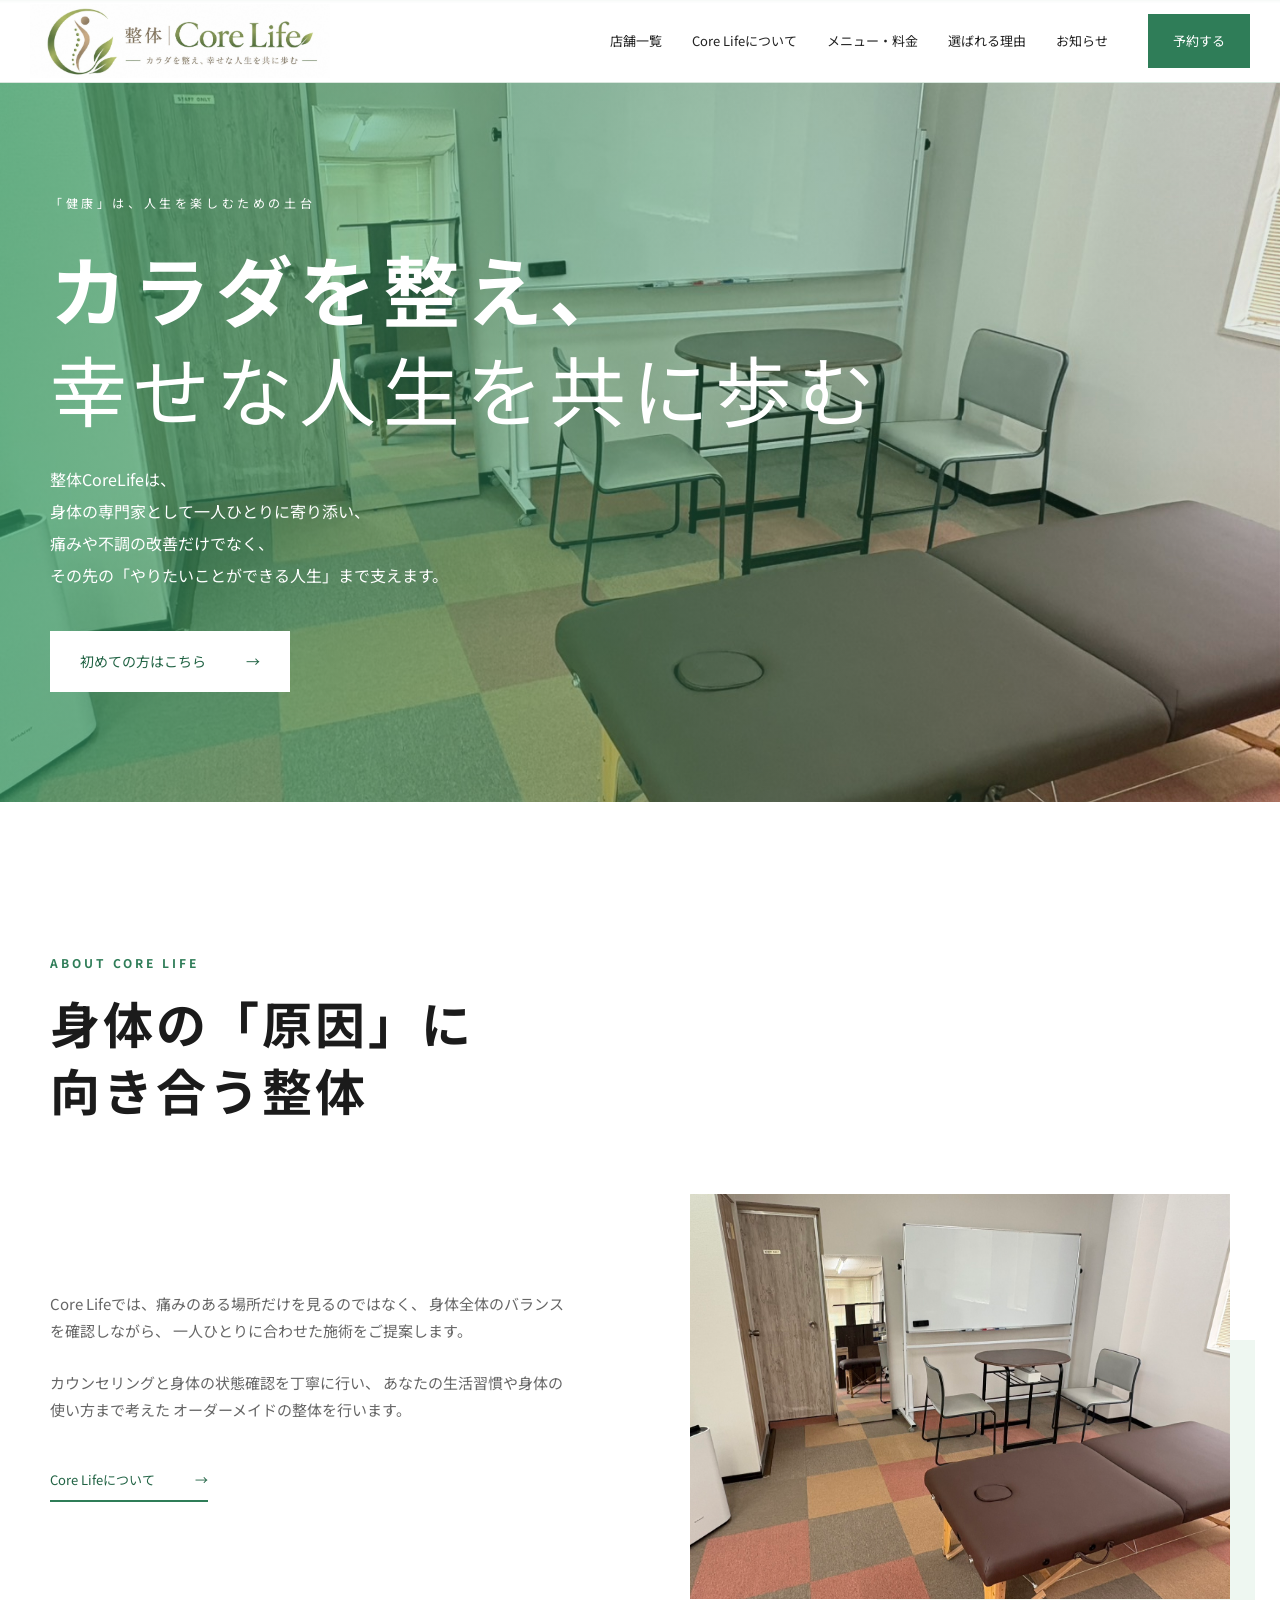
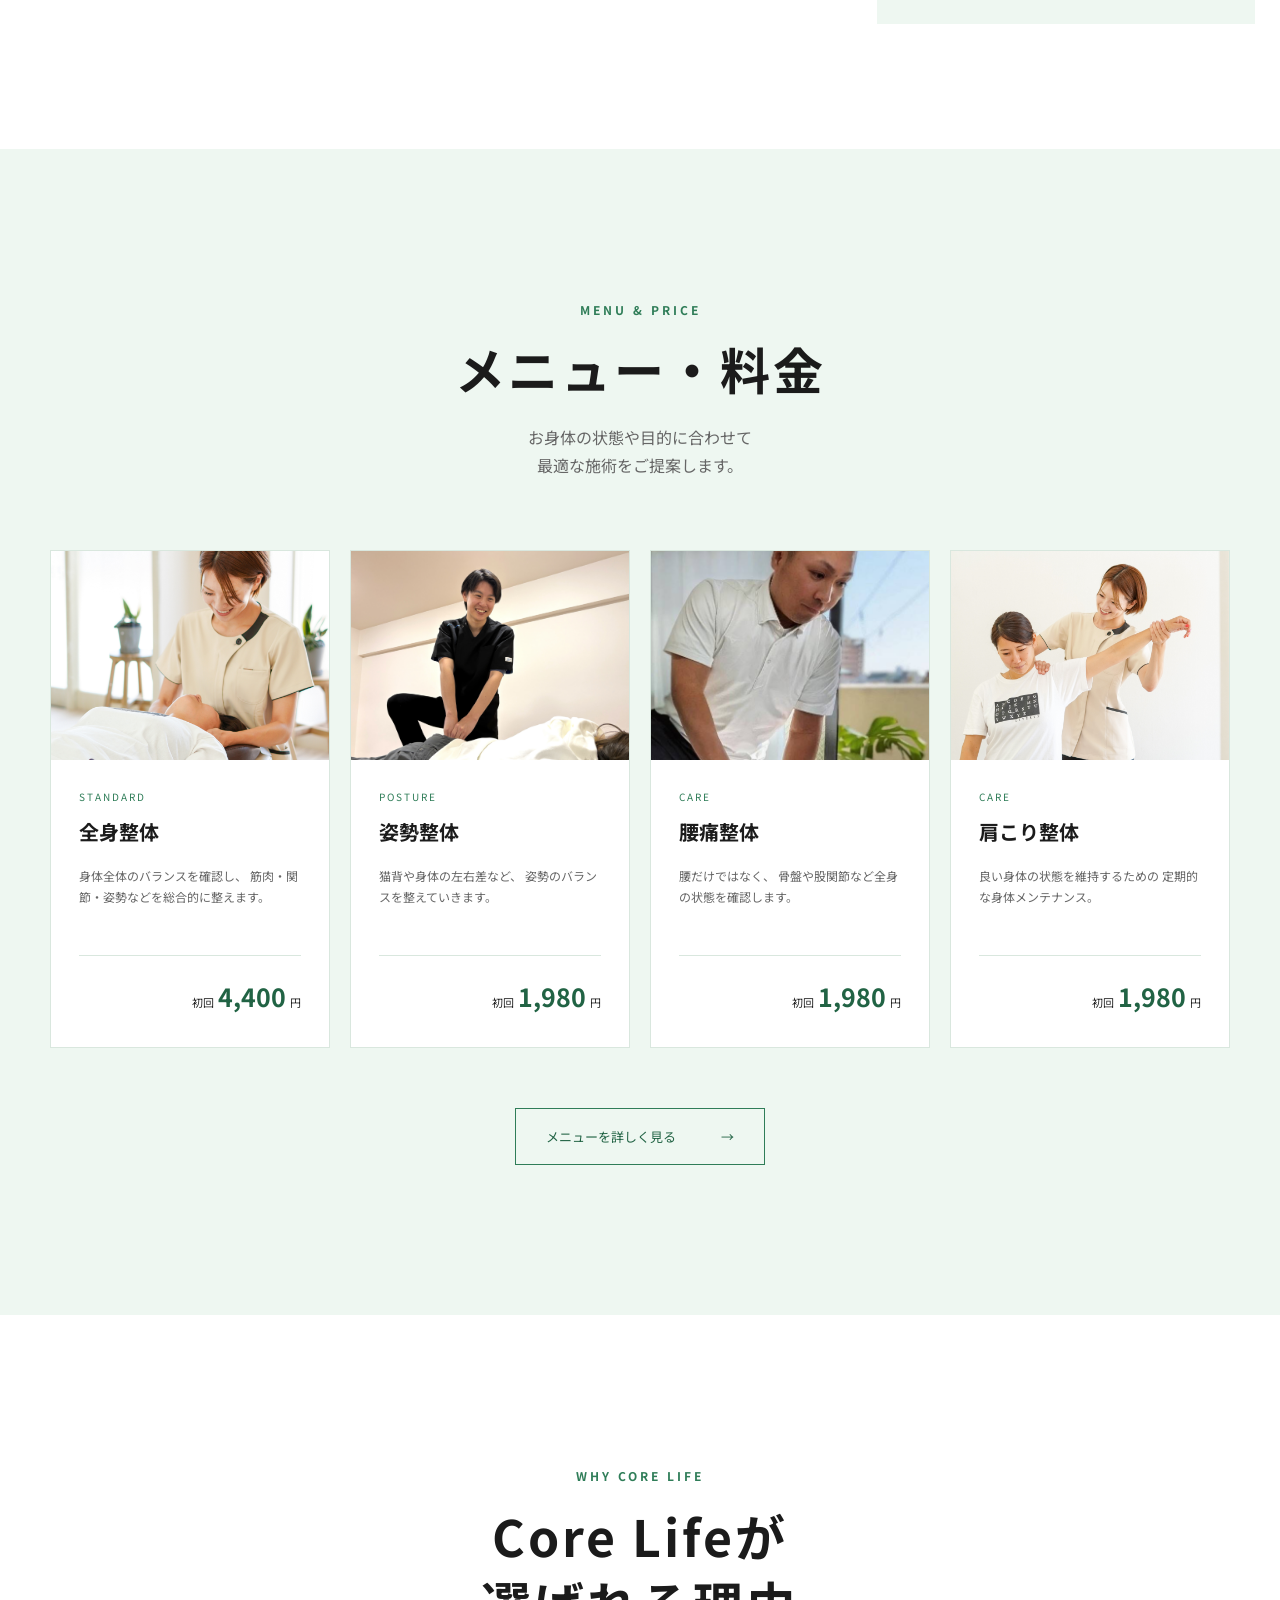
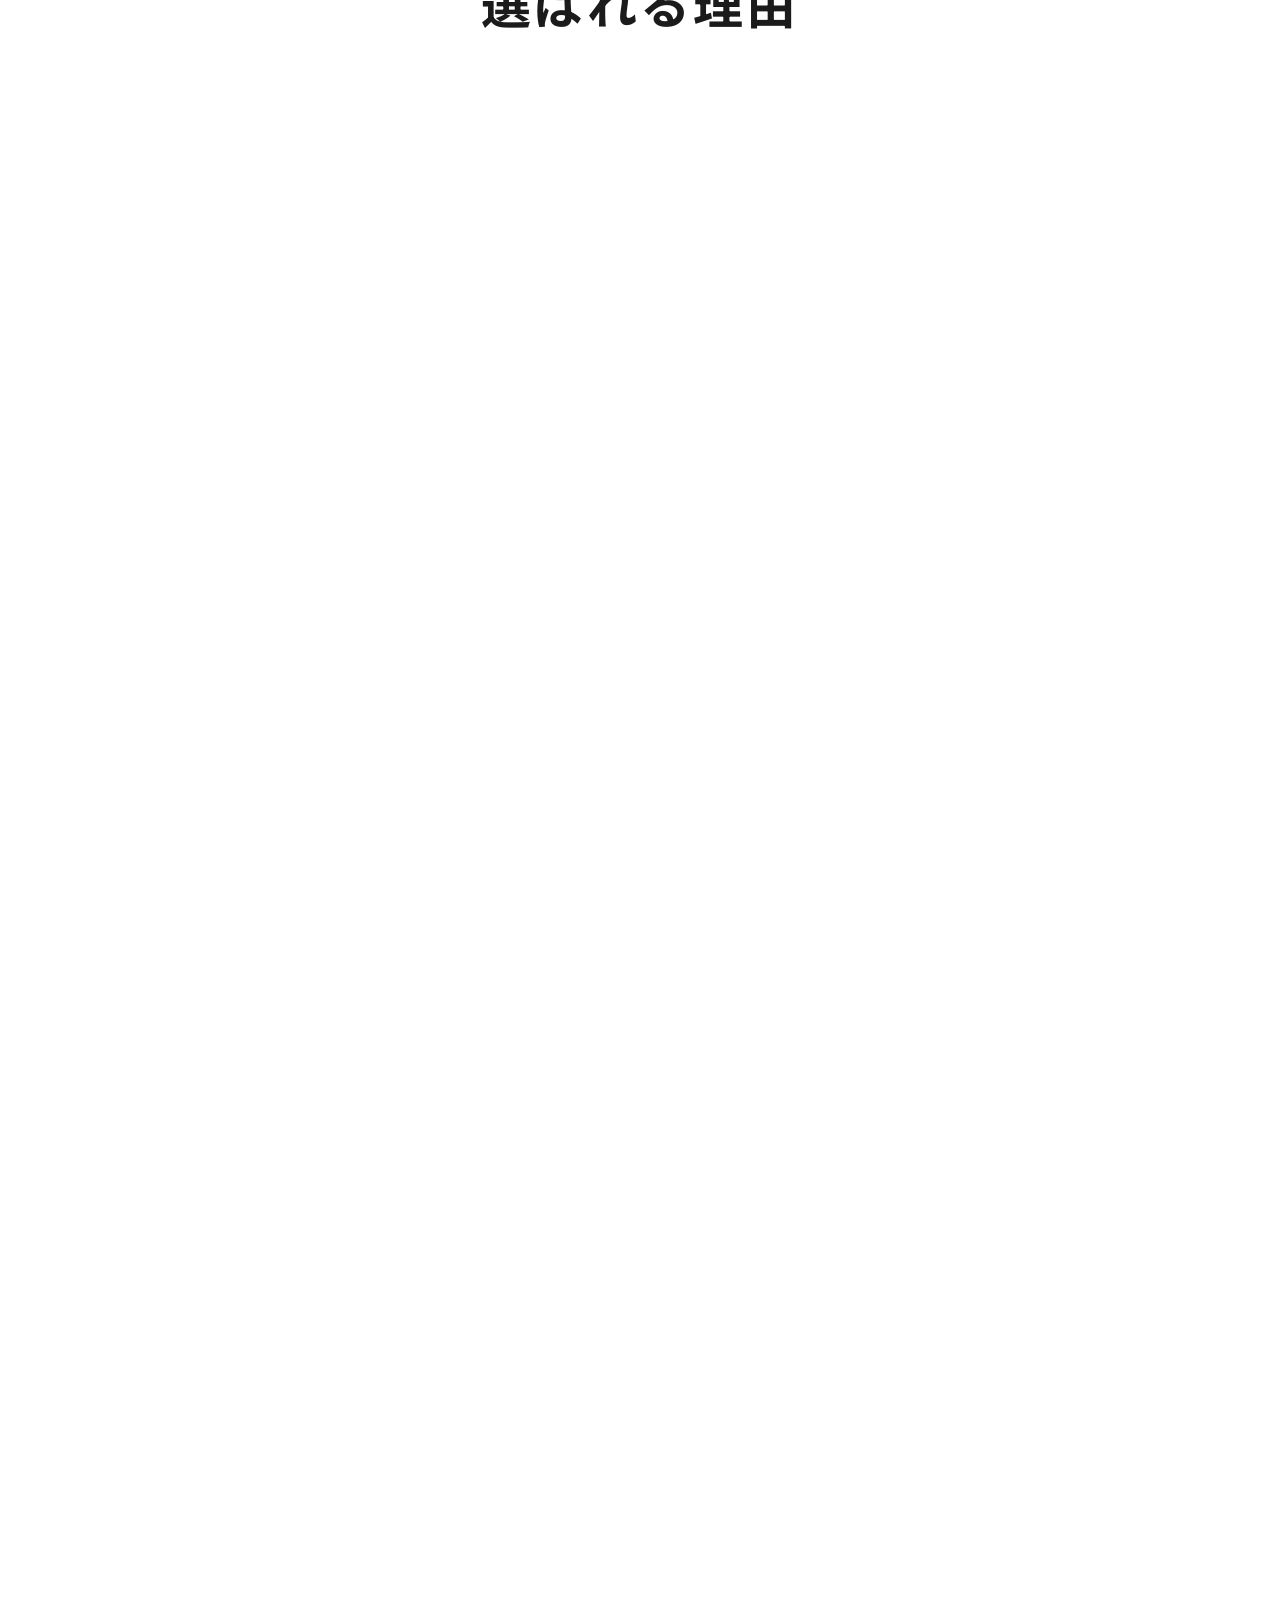
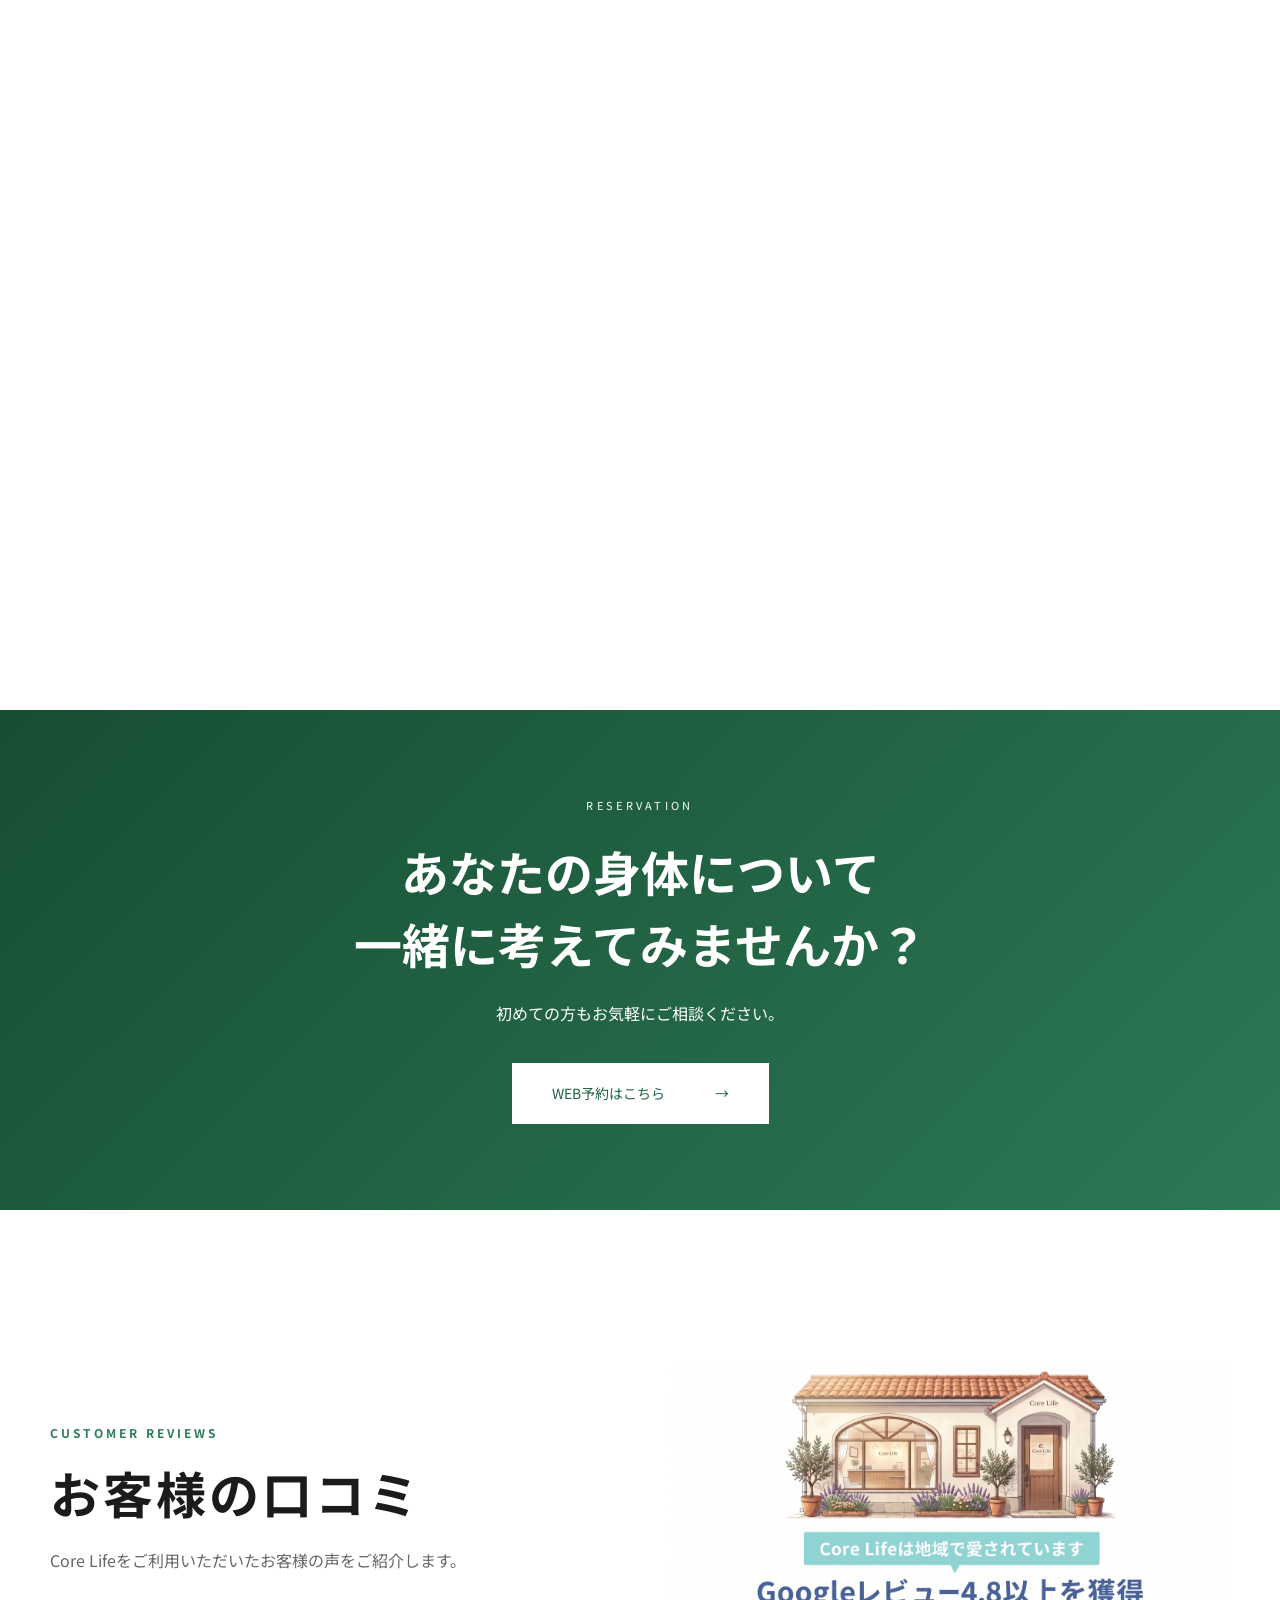
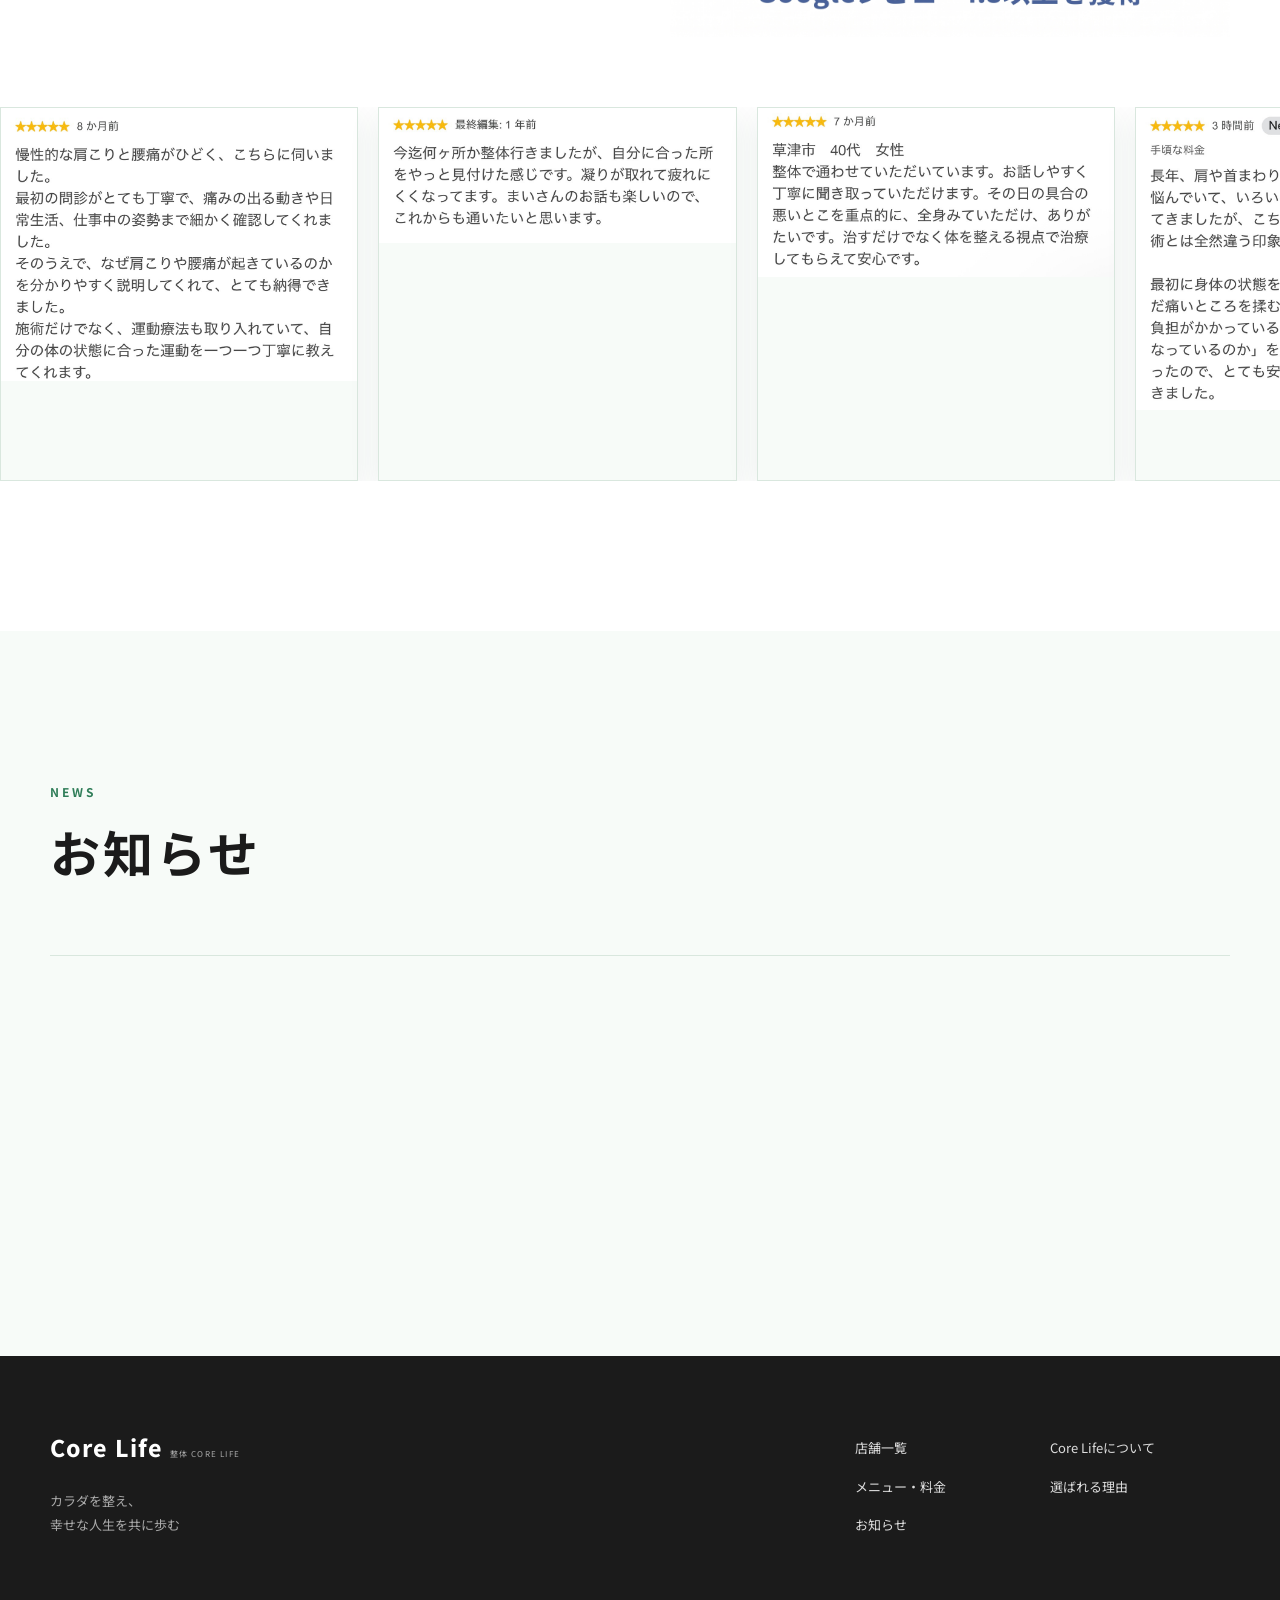
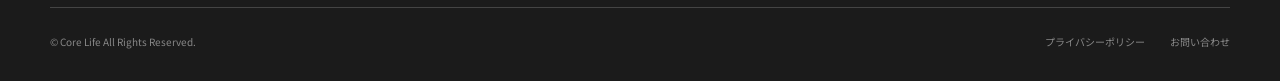
==== index.html @ ba5eea2a "create ver 1.0.0" ====
<!DOCTYPE html>
<html lang="ja">
<head>
    <meta charset="UTF-8">
    <meta name="viewport" content="width=device-width, initial-scale=1.0">

    <title>整体 Core Life｜あなたの身体を、本来の状態へ</title>

    <meta
        name="description"
        content="整体 Core Lifeは、一人ひとりの身体の状態に合わせたオーダーメイド整体をご提供します。肩こり、腰痛、姿勢などのお悩みをお気軽にご相談ください。"
    >

    <link rel="preconnect" href="https://fonts.googleapis.com">
    <link rel="preconnect" href="https://fonts.gstatic.com" crossorigin>
    <link
        href="https://fonts.googleapis.com/css2?family=Noto+Sans+JP:wght@400;500;600;700;800&display=swap"
        rel="stylesheet"
    >

    <link rel="stylesheet" href="css/style.css">
</head>

<body>

<!-- =========================
     HEADER
========================= -->
<header class="header">

    <div class="header-inner">

        <a href="#" class="logo">
            <img src="images/logo.jpg" alt="整体 Core Life">
        </a>

        <nav class="pc-nav">

            <a href="shops.html">店舗一覧</a>

            <a href="#about">Core Lifeについて</a>

            <a href="#menu">メニュー・料金</a>

            <a href="#point">選ばれる理由</a>

            <a href="#news">お知らせ</a>

        </nav>

        <a href="#reserve" class="header-reserve">
            予約する
        </a>

        <button class="menu-button" id="menuButton">
            <span></span>
            <span></span>
            <span></span>
        </button>

    </div>

</header>


<!-- =========================
     MOBILE MENU
========================= -->
<div class="mobile-menu" id="mobileMenu">

    <nav>

        <a href="shops.html">店舗一覧</a>

        <a href="#about">Core Lifeについて</a>

        <a href="#menu">メニュー・料金</a>

        <a href="#point">選ばれる理由</a>

        <a href="#news">お知らせ</a>

        <a href="#reserve" class="mobile-reserve">
            ご予約はこちら
        </a>

    </nav>

</div>


<main>

<!-- =========================
     HERO
========================= -->
<section class="hero">

    <div class="hero-image"></div>

    <div class="hero-overlay"></div>

    <div class="hero-content">

        <p class="hero-small">
            「健康」は、人生を楽しむための土台
        </p>

        <h1>
            カラダを整え、<br>
            <span>幸せな人生を共に歩む</span>
        </h1>

        <p class="hero-description">
            整体CoreLifeは、<br>
            身体の専門家として一人ひとりに寄り添い、<br>
            痛みや不調の改善だけでなく、<br>
            その先の「やりたいことができる人生」まで支えます。
        </p>

        <a href="#reserve" class="hero-button">
            初めての方はこちら
            <span>→</span>
        </a>

    </div>

</section>


<!-- =========================
     INTRO
========================= -->
<section class="intro" id="about">

    <div class="container">

        <div class="section-heading">

            <p class="heading-en">
                ABOUT CORE LIFE
            </p>

            <h2>
                身体の「原因」に<br>
                向き合う整体
            </h2>

        </div>

        <div class="intro-content">

            <div class="intro-text">

                <p>
                    Core Lifeでは、痛みのある場所だけを見るのではなく、
                    身体全体のバランスを確認しながら、
                    一人ひとりに合わせた施術をご提案します。
                </p>

                <p>
                    カウンセリングと身体の状態確認を丁寧に行い、
                    あなたの生活習慣や身体の使い方まで考えた
                    オーダーメイドの整体を行います。
                </p>

                <a href="#reserve" class="text-button">
                    Core Lifeについて
                    <span>→</span>
                </a>

            </div>

            <div class="intro-image">
                <img
                    src="images/hero.jpg"
                    alt="整体 Core Life"
                >
            </div>

        </div>

    </div>

</section>


<!-- =========================
     MENU
========================= -->
<section class="menu-section" id="menu">

    <div class="container">

        <div class="section-heading center">

            <p class="heading-en">
                MENU & PRICE
            </p>

            <h2>
                メニュー・料金
            </h2>

            <p>
                お身体の状態や目的に合わせて<br>
                最適な施術をご提案します。
            </p>

        </div>


        <div class="menu-grid">

            <article class="menu-card">

                <div class="menu-image">
                    <img
                        src="images/menu-01.jpg"
                        alt="全身整体"
                    >
                </div>

                <div class="menu-body">

                    <p class="menu-category">
                        STANDARD
                    </p>

                    <h3>
                        全身整体
                    </h3>

                    <p class="menu-description">
                        身体全体のバランスを確認し、
                        筋肉・関節・姿勢などを総合的に整えます。
                    </p>

                    <div class="price">
                        <span>初回</span>
                        <strong>4,400</strong>
                        <span>円</span>
                    </div>

                </div>

            </article>


            <article class="menu-card">

                <div class="menu-image">
                    <img
                        src="images/menu-02.jpg"
                        alt="姿勢整体"
                    >
                </div>

                <div class="menu-body">

                    <p class="menu-category">
                        POSTURE
                    </p>

                    <h3>
                        姿勢整体
                    </h3>

                    <p class="menu-description">
                        猫背や身体の左右差など、
                        姿勢のバランスを整えていきます。
                    </p>

                    <div class="price">
                        <span>初回</span>
                        <strong>1,980</strong>
                        <span>円</span>
                    </div>

                </div>

            </article>


            <article class="menu-card">

                <div class="menu-image">
                    <img
                        src="images/menu-03.png"
                        alt="腰痛整体"
                    >
                </div>

                <div class="menu-body">

                    <p class="menu-category">
                        CARE
                    </p>

                    <h3>
                        腰痛整体
                    </h3>

                    <p class="menu-description">
                        腰だけではなく、
                        骨盤や股関節など全身の状態を確認します。
                    </p>

                    <div class="price">
                        <span>初回</span>
                        <strong>1,980</strong>
                        <span>円</span>
                    </div>

                </div>

            </article>


            <article class="menu-card">

                <div class="menu-image">
                    <img
                        src="images/menu-04.jpg"
                        alt="肩こり整体"
                    >
                </div>

                <div class="menu-body">

                    <p class="menu-category">
                        CARE
                    </p>

                    <h3>
                        肩こり整体
                    </h3>

                    <p class="menu-description">
                        良い身体の状態を維持するための
                        定期的な身体メンテナンス。
                    </p>

                    <div class="price">
                        <span>初回</span>
                        <strong>1,980</strong>
                        <span>円</span>
                    </div>

                </div>

            </article>

        </div>


        <div class="center-button">

            <a href="#reserve" class="outline-button">
                メニューを詳しく見る
                <span>→</span>
            </a>

        </div>

    </div>

</section>


<!-- =========================
     POINT
========================= -->
<section class="point-section" id="point">

    <div class="container">

        <div class="section-heading center">

            <p class="heading-en">
                WHY CORE LIFE
            </p>

            <h2>
                Core Lifeが<br>
                選ばれる理由
            </h2>

        </div>


        <div class="point-list">

            <article class="point-item">

                <div class="point-number">
                    01
                </div>

                <div class="point-image">
                    <img
                        src="images/point-01.jpg"
                        alt="丁寧なカウンセリング"
                    >
                </div>

                <div class="point-text">

                    <p>POINT 01</p>

                    <h3>
                        丁寧なカウンセリング
                    </h3>

                    <span class="line"></span>

                    <p>
                        痛みや不調だけではなく、
                        日常生活や仕事、運動習慣なども確認。
                        お身体のお悩みを丁寧にお聞きします。
                    </p>

                </div>

            </article>


            <article class="point-item reverse">

                <div class="point-number">
                    02
                </div>

                <div class="point-image">
                    <img
                        src="images/point-02.jpg"
                        alt="身体全体を確認"
                    >
                </div>

                <div class="point-text">

                    <p>POINT 02</p>

                    <h3>
                        身体全体を確認
                    </h3>

                    <span class="line"></span>

                    <p>
                        痛みのある場所だけではなく、
                        姿勢・関節・筋肉など身体全体を確認し、
                        状態に合わせて施術します。
                    </p>

                </div>

            </article>


            <article class="point-item">

                <div class="point-number">
                    03
                </div>

                <div class="point-image">
                    <img
                        src="images/point-03.jpg"
                        alt="オーダーメイド施術"
                    >
                </div>

                <div class="point-text">

                    <p>POINT 03</p>

                    <h3>
                        オーダーメイド施術
                    </h3>

                    <span class="line"></span>

                    <p>
                        同じ症状でも身体の状態は人それぞれ。
                        一人ひとりに合わせた施術内容を組み立てます。
                    </p>

                </div>

            </article>


            <article class="point-item reverse">

                <div class="point-number">
                    04
                </div>

                <div class="point-image">
                    <img
                        src="images/point-04.jpg"
                        alt="通いやすい環境"
                    >
                </div>

                <div class="point-text">

                    <p>POINT 04</p>

                    <h3>
                        通いやすい環境
                    </h3>

                    <span class="line"></span>

                    <p>
                        忙しい方でも無理なく通えるよう、
                        予約しやすく、落ち着いて施術を受けられる
                        環境をご用意しています。
                    </p>

                </div>

            </article>


            <article class="point-item">

                <div class="point-number">
                    05
                </div>

                <div class="point-image">
                    <img
                        src="images/point-05.jpg"
                        alt="施術後のセルフケア"
                    >
                </div>

                <div class="point-text">

                    <p>POINT 05</p>

                    <h3>
                        施術後のセルフケア
                    </h3>

                    <span class="line"></span>

                    <p>
                        施術を受けて終わりではなく、
                        日常生活でできるセルフケアもお伝えします。
                    </p>

                </div>

            </article>

        </div>

    </div>

</section>


<!-- =========================
     RESERVATION
========================= -->
<section class="reservation" id="reserve">

    <div class="reservation-overlay"></div>

    <div class="reservation-content">

        <p>
            RESERVATION
        </p>

        <h2>
            あなたの身体について<br>
            一緒に考えてみませんか？
        </h2>

        <p class="reservation-text">
            初めての方もお気軽にご相談ください。
        </p>

        <a href="#" class="reservation-button">
            WEB予約はこちら
            <span>→</span>
        </a>

    </div>

</section>


<!-- =========================
     REVIEWS
========================= -->
<section class="reviews-section" id="reviews">

    <div class="container">

        <div class="reviews-intro">

            <div class="section-heading">

                <p class="heading-en">
                    CUSTOMER REVIEWS
                </p>

                <h2>
                    お客様の口コミ
                </h2>

                <p>
                    Core Lifeをご利用いただいたお客様の声をご紹介します。
                </p>

            </div>

            <img
                class="reviews-main-image"
                src="images/review.jpg"
                alt="お客様の口コミ メイン画像"
            >

        </div>

    </div>

    <div class="reviews-slider" aria-label="お客様の口コミ一覧">

        <article class="review-card">
            <img src="images/review-01.jpg" alt="お客様の口コミ 1">
        </article>

        <article class="review-card">
            <img src="images/review-02.jpg" alt="お客様の口コミ 2">
        </article>

        <article class="review-card">
            <img src="images/review-03.jpg" alt="お客様の口コミ 3">
        </article>

        <article class="review-card">
            <img src="images/review-04.jpg" alt="お客様の口コミ 4">
        </article>

        <article class="review-card">
            <img src="images/review-05.jpg" alt="お客様の口コミ 5">
        </article>

        <article class="review-card">
            <img src="images/review-06.jpg" alt="お客様の口コミ 6">
        </article>

        <article class="review-card">
            <img src="images/review-07.jpg" alt="お客様の口コミ 7">
        </article>

        <article class="review-card">
            <img src="images/review-08.jpg" alt="お客様の口コミ 8">
        </article>

        <article class="review-card">
            <img src="images/review-09.jpg" alt="お客様の口コミ 9">
        </article>

        <article class="review-card">
            <img src="images/review-10.jpg" alt="お客様の口コミ 10">
        </article>

                <article class="review-card">
            <img src="images/review-11.jpg" alt="お客様の口コミ 11">
        </article>

        <article class="review-card">
            <img src="images/review-12.jpg" alt="お客様の口コミ 12">
        </article>

        <article class="review-card">
            <img src="images/review-13.jpg" alt="お客様の口コミ 13">
        </article>

        <article class="review-card">
            <img src="images/review-14.jpg" alt="お客様の口コミ 14">
        </article>

        <article class="review-card">
            <img src="images/review-15.jpg" alt="お客様の口コミ 15">
        </article>

        <article class="review-card">
            <img src="images/review-16.jpg" alt="お客様の口コミ 16">
        </article>

        <article class="review-card">
            <img src="images/review-17.jpg" alt="お客様の口コミ 17">
        </article>

        <article class="review-card">
            <img src="images/review-18.jpg" alt="お客様の口コミ 18">
        </article>

        <article class="review-card">
            <img src="images/review-19.jpg" alt="お客様の口コミ 19">
        </article>

        <article class="review-card">
            <img src="images/review-20.jpg" alt="お客様の口コミ 20">
        </article>

        <article class="review-card">
            <img src="images/review-21.jpg" alt="お客様の口コミ 21">
        </article>

    </div>

</section>


<!-- =========================
     NEWS
========================= -->
<section class="news-section" id="news">

    <div class="container">

        <div class="section-heading">

            <p class="heading-en">
                NEWS
            </p>

            <h2>
                お知らせ
            </h2>

        </div>


        <div class="news-list">

            <a href="news.html#news-20260901" class="news-item">

                <time>
                    2026.09.01
                </time>

                <span class="news-category">
                    NEWS
                </span>

                <p>
                    Core Life公式ホームページを公開しました。
                </p>

                <span class="arrow">
                    →
                </span>

            </a>


            <a href="news.html#news-20260820" class="news-item">

                <time>
                    2026.08.20
                </time>

                <span class="news-category">
                    INFORMATION
                </span>

                <p>
                    9月の営業スケジュールについてのお知らせ
                </p>

                <span class="arrow">
                    →
                </span>

            </a>


            <a href="news.html#news-20260801" class="news-item">

                <time>
                    2026.08.01
                </time>

                <span class="news-category">
                    NEWS
                </span>

                <p>
                    新しい施術メニューを開始しました。
                </p>

                <span class="arrow">
                    →
                </span>

            </a>

        </div>

    </div>

</section>

</main>


<!-- =========================
     FOOTER
========================= -->
<footer class="footer">

    <div class="container">

        <div class="footer-top">

            <div class="footer-brand">

                <div class="logo">
                    <span class="logo-text">
                        <span class="logo-main">
                            Core Life
                        </span>

                        <span class="logo-sub">
                            整体 CORE LIFE
                        </span>
                    </span>
                </div>

                <p>
                  カラダを整え、<br>
                  幸せな人生を共に歩む
                </p>

            </div>


            <div class="footer-nav">

                <a href="shops.html">
                    店舗一覧
                </a>
                
                <a href="#about">
                    Core Lifeについて
                </a>

                <a href="#menu">
                    メニュー・料金
                </a>

                <a href="#point">
                    選ばれる理由
                </a>

                <a href="#news">
                    お知らせ
                </a>

            </div>

        </div>


        <div class="footer-bottom">

            <p>
                © Core Life All Rights Reserved.
            </p>

            <div>
                <a href="#">
                    プライバシーポリシー
                </a>

                <a href="#">
                    お問い合わせ
                </a>
            </div>

        </div>

    </div>

</footer>


<!-- =========================
     FIXED BUTTON
========================= -->
<div class="fixed-buttons">

    <a href="tel:0000000000" class="phone-button">
        <span>☎</span>
        電話予約
    </a>

    <a href="#reserve" class="web-button">
        WEB予約
        <span>→</span>
    </a>

</div>


<script src="js/script.js"></script>

</body>
</html>
---- css/style.css ----
/* =========================================================
   Core Life
   Color Theme
   Base     : Light Green
   Main     : White
   Text     : Black
   Accent   : Green
========================================================= */


/* =========================================================
   COLOR VARIABLES
========================================================= */

:root {

    /* ベースカラー */
    --color-base: #eef7f1;
    --color-base-light: #f7fbf8;
    --color-base-dark: #dceee3;

    /* メイン */
    --color-white: #ffffff;
    --color-black: #1b1b1b;

    /* アクセント */
    --color-green: #2f7d58;
    --color-green-dark: #216344;
    --color-green-light: #dcefe4;

    /* テキスト */
    --color-text: #222222;
    --color-text-light: #666666;
    --color-text-muted: #888888;

    /* ボーダー */
    --color-border: #d9e7de;

    /* その他 */
    --shadow-light:
        0 10px 30px rgba(31, 77, 54, 0.08);

    --shadow-hover:
        0 20px 40px rgba(31, 77, 54, 0.14);
}


/* =========================================================
   RESET
========================================================= */

* {
    margin: 0;
    padding: 0;
    box-sizing: border-box;
}

html {
    scroll-behavior: smooth;
}

body {

    font-family:
        "Noto Sans JP",
        sans-serif;

    color: var(--color-text);

    background:
        var(--color-white);

    line-height: 1.8;

    -webkit-font-smoothing: antialiased;
}

img {
    width: 100%;
    display: block;
}

a {
    color: inherit;
    text-decoration: none;
}

button,
input,
select,
textarea {
    font-family: inherit;
}


/* =========================================================
   COMMON
========================================================= */

.container {

    width:
        min(
            1180px,
            calc(100% - 80px)
        );

    margin:
        0 auto;
}


.section-heading {

    margin-bottom:
        70px;
}


.section-heading.center {

    text-align:
        center;
}


.heading-en {

    color:
        var(--color-green);

    font-size:
        12px;

    font-weight:
        700;

    letter-spacing:
        0.25em;

    margin-bottom:
        15px;
}


.section-heading h2 {

    color:
        var(--color-black);

    font-size:
        clamp(
            32px,
            4vw,
            50px
        );

    line-height:
        1.35;

    letter-spacing:
        0.06em;

    font-weight:
        700;
}


.section-heading > p:last-child {

    margin-top:
        20px;

    color:
        var(--color-text-light);
}


/* =========================================================
   HEADER
========================================================= */

.header {

    position:
        fixed;

    top:
        0;

    left:
        0;

    width:
        100%;

    background:
        rgba(
            255,
            255,
            255,
            0.96
        );

    z-index:
        1000;

    border-bottom:
        1px solid
        var(--color-border);

    transition:
        box-shadow 0.3s;
}


.header-inner {

    height:
        82px;

    width:
        min(
            1400px,
            calc(100% - 60px)
        );

    margin:
        auto;

    display:
        flex;

    align-items:
        center;

    gap:
        40px;
}


/* =========================================================
   LOGO
========================================================= */

.logo {

    display:
        flex;

    min-width:
        0;

    flex-shrink:
        1;

    align-items:
        center;

    gap:
        12px;

    line-height:
        1;
}

.logo img {

    width:
        300px;

    max-width:
        100%;

    height:
        auto;

    flex-shrink:
        0;
}

.logo-main {

    color:
        var(--color-green-dark);

    font-size:
        23px;

    font-weight:
        800;

    letter-spacing:
        0.05em;
}


.logo-sub {

    color:
        var(--color-text-muted);

    font-size:
        8px;

    letter-spacing:
        0.15em;

    margin-top:
        7px;
}


/* =========================================================
   NAVIGATION
========================================================= */

.pc-nav {

    display:
        flex;

    align-items:
        center;

    margin-left:
        auto;

    gap:
        30px;

    font-size:
        13px;
}


.pc-nav a {

    position:
        relative;

    transition:
        color 0.3s;
}


.pc-nav a::after {

    content:
        "";

    position:
        absolute;

    left:
        0;

    bottom:
        -8px;

    width:
        0;

    height:
        2px;

    background:
        var(--color-green);

    transition:
        width 0.3s;
}


.pc-nav a:hover {

    color:
        var(--color-green);
}


.pc-nav a:hover::after {

    width:
        100%;
}


/* =========================================================
   HEADER RESERVATION
========================================================= */

.header-reserve {

    background:
        var(--color-green);

    color:
        var(--color-white);

    padding:
        15px 25px;

    font-size:
        13px;

    transition:
        background 0.3s;
}


.header-reserve:hover {

    background:
        var(--color-green-dark);
}


/* =========================================================
   MOBILE MENU BUTTON
========================================================= */

.menu-button {

    display:
        none;

    width:
        42px;

    height:
        42px;

    border:
        none;

    background:
        transparent;

    flex-direction:
        column;

    justify-content:
        center;

    gap:
        6px;

    cursor:
        pointer;
}


.menu-button span {

    width:
        25px;

    height:
        2px;

    background:
        var(--color-green-dark);

    transition:
        0.3s;
}


/* =========================================================
   MOBILE MENU
========================================================= */

.mobile-menu {

    position:
        fixed;

    top:
        82px;

    left:
        0;

    width:
        100%;

    background:
        var(--color-white);

    z-index:
        999;

    transform:
        translateY(-120%);

    transition:
        0.4s;

    box-shadow:
        var(--shadow-light);
}


.mobile-menu.active {

    transform:
        translateY(0);
}


.mobile-menu nav {

    display:
        flex;

    flex-direction:
        column;
}


.mobile-menu nav a {

    padding:
        20px 30px;

    border-bottom:
        1px solid
        var(--color-border);

    font-size:
        14px;
}


.mobile-reserve {

    background:
        var(--color-green);

    color:
        var(--color-white);

    text-align:
        center;
}


/* =========================================================
   HERO
========================================================= */

.hero {

    height:
        720px;

    position:
        relative;

    margin-top:
        82px;

    overflow:
        hidden;

    background:
        var(--color-base);
}


.hero-image {

    position:
        absolute;

    inset:
        0;

    background:
        url("../images/hero.jpg")
        center / cover
        no-repeat;
}


.hero-overlay {

    position:
        absolute;

    inset:
        0;

    background:
        linear-gradient(
            90deg,
            rgba(53, 159, 106, 0.7),
            rgba(
                20,
                60,
                40,
                0.10
            )
        );
}


.hero-content {

    position:
        relative;

    z-index:
        2;

    width:
        min(
            1180px,
            calc(100% - 80px)
        );

    margin:
        auto;

    height:
        100%;

    display:
        flex;

    flex-direction:
        column;

    justify-content:
        center;

    color:
        var(--color-white);
}


.hero-small {

    font-size:
        12px;

    letter-spacing:
        0.3em;

    margin-bottom:
        25px;
}


.hero h1 {

    font-size:
        clamp(
            45px,
            6vw,
            80px
        );

    line-height:
        1.3;

    letter-spacing:
        0.08em;
}


.hero h1 span {

    font-weight:
        400;
}


.hero-description {

    margin-top:
        25px;

    font-size:
        16px;

    line-height:
        2;
}


.hero-button {

    margin-top:
        40px;

    width:
        fit-content;

    padding:
        18px 30px;

    background:
        var(--color-white);

    color:
        var(--color-green-dark);

    font-size:
        14px;

    display:
        flex;

    gap:
        40px;

    transition:
        0.3s;
}


.hero-button:hover {

    background:
        var(--color-green);

    color:
        var(--color-white);
}


/* =========================================================
   INTRO
========================================================= */

.intro {

    padding:
        150px 0;

    background:
        var(--color-white);
}


.intro-content {

    display:
        grid;

    grid-template-columns:
        1fr 1fr;

    gap:
        100px;

    align-items:
        center;
}


.intro-text {

    max-width:
        520px;
}


.intro-text p {

    color:
        var(--color-text-light);

    font-size:
        15px;

    margin-bottom:
        25px;
}


.intro-image {

    position:
        relative;
}


.intro-image::before {

    content:
        "";

    position:
        absolute;

    width:
        70%;

    height:
        70%;

    background:
        var(--color-base);

    right:
        -25px;

    bottom:
        -25px;

    z-index:
        -1;
}


.intro-image img {

    aspect-ratio:
        4 / 3;

    object-fit:
        cover;
}


.text-button {

    display:
        inline-flex;

    gap:
        40px;

    margin-top:
        20px;

    border-bottom:
        2px solid
        var(--color-green);

    padding-bottom:
        8px;

    color:
        var(--color-green-dark);

    font-size:
        13px;
}


/* =========================================================
   MENU
========================================================= */

.menu-section {

    padding:
        150px 0;

    background:
        var(--color-base);
}


.menu-grid {

    display:
        grid;

    grid-template-columns:
        repeat(
            4,
            1fr
        );

    gap:
        20px;
}


.menu-card {

    background:
        var(--color-white);

    border:
        1px solid
        var(--color-border);

    transition:
        0.3s;
}


.menu-card:hover {

    transform:
        translateY(-5px);

    box-shadow:
        var(--shadow-hover);
}


.menu-image {

    overflow:
        hidden;
}


.menu-image img {

    aspect-ratio:
        4 / 3;

    object-fit:
        cover;

    transition:
        0.5s;
}


.menu-card:hover img {

    transform:
        scale(1.05);
}


.menu-body {

    padding:
        28px;
}


.menu-category {

    color:
        var(--color-green);

    font-size:
        10px;

    letter-spacing:
        0.2em;
}


.menu-body h3 {

    color:
        var(--color-black);

    font-size:
        20px;

    margin:
        8px 0 15px;
}


.menu-description {

    font-size:
        12px;

    color:
        var(--color-text-light);

    line-height:
        1.8;

    min-height:
        65px;
}


.price {

    margin-top:
        25px;

    padding-top:
        18px;

    border-top:
        1px solid
        var(--color-border);

    text-align:
        right;
}


.price strong {

    color:
        var(--color-green-dark);

    font-size:
        25px;
}


.price span {

    font-size:
        11px;
}


/* =========================================================
   BUTTONS
========================================================= */

.center-button {

    text-align:
        center;

    margin-top:
        60px;
}


.outline-button {

    display:
        inline-flex;

    gap:
        45px;

    padding:
        16px 30px;

    border:
        1px solid
        var(--color-green);

    color:
        var(--color-green-dark);

    font-size:
        13px;

    transition:
        0.3s;
}


.outline-button:hover {

    background:
        var(--color-green);

    color:
        var(--color-white);
}


/* =========================================================
   POINT
========================================================= */

.point-section {

    padding:
        150px 0;

    background:
        var(--color-white);
}


.point-list {

    display:
        flex;

    flex-direction:
        column;

    gap:
        100px;
}


.point-item {

    display:
        grid;

    grid-template-columns:
        70px 1.1fr 1fr;

    gap:
        50px;

    align-items:
        center;
}


.point-item.reverse {

    grid-template-columns:
        70px 1fr 1.1fr;
}


.point-item.reverse .point-image {

    order:
        3;
}


.point-item.reverse .point-text {

    order:
        2;
}


.point-number {

    color:
        var(--color-green);

    font-size:
        12px;

    writing-mode:
        vertical-rl;

    letter-spacing:
        0.15em;
}


.point-image img {

    aspect-ratio:
        16 / 10;

    object-fit:
        cover;
}


.point-text {

    padding:
        30px;
}


.point-text > p:first-child {

    color:
        var(--color-green);

    font-size:
        10px;

    letter-spacing:
        0.25em;
}


.point-text h3 {

    color:
        var(--color-black);

    font-size:
        28px;

    margin:
        12px 0 20px;
}


.line {

    display:
        block;

    width:
        40px;

    height:
        2px;

    background:
        var(--color-green);

    margin-bottom:
        25px;
}


.point-text > p:last-child {

    font-size:
        14px;

    color:
        var(--color-text-light);
}


/* =========================================================
   RESERVATION
========================================================= */

.reservation {

    position:
        relative;

    min-height:
        500px;

    display:
        flex;

    align-items:
        center;

    background:
        var(--color-green-dark);

    color:
        var(--color-white);

    text-align:
        center;
}


.reservation-overlay {

    position:
        absolute;

    inset:
        0;

    background:
        linear-gradient(
            135deg,
            rgba(22,77,50,0.95),
            rgba(47,125,88,0.82)
        );
}


.reservation-content {

    position:
        relative;

    z-index:
        2;

    width:
        100%;
}


.reservation-content > p:first-child {

    color:
        var(--color-base-light);

    font-size:
        11px;

    letter-spacing:
        0.3em;

    margin-bottom:
        20px;
}


.reservation-content h2 {

    font-size:
        clamp(
            30px,
            4vw,
            48px
        );

    line-height:
        1.5;
}


.reservation-text {

    margin-top:
        20px;
}


.reservation-button {

    display:
        inline-flex;

    gap:
        50px;

    margin-top:
        35px;

    padding:
        18px 40px;

    background:
        var(--color-white);

    color:
        var(--color-green-dark);

    font-size:
        14px;

    transition:
        0.3s;
}


.reservation-button:hover {

    background:
        var(--color-black);

    color:
        var(--color-white);
}


/* =========================================================
   NEWS
========================================================= */

.news-section {

    padding:
        150px 0;

    background:
        var(--color-base-light);
}


.news-list {

    border-top:
        1px solid
        var(--color-border);
}


.news-item {

    display:
        grid;

    grid-template-columns:
        120px 120px 1fr 30px;

    gap:
        20px;

    align-items:
        center;

    padding:
        25px 10px;

    border-bottom:
        1px solid
        var(--color-border);

    transition:
        0.3s;
}


.news-item:hover {

    background:
        var(--color-white);
}


.news-item time {

    font-size:
        12px;

    color:
        var(--color-text-muted);
}


.news-category {

    font-size:
        10px;

    color:
        var(--color-green-dark);

    border:
        1px solid
        var(--color-green);

    text-align:
        center;

    padding:
        3px 8px;
}


.news-item p {

    font-size:
        14px;
}


.arrow {

    color:
        var(--color-green);

    font-size:
        18px;
}


/* =========================================================
   REVIEWS
========================================================= */

.reviews-section {

    padding:
        150px 0;

    background:
        var(--color-white);

    overflow:
        hidden;
}


.reviews-section .section-heading {

    margin-bottom:
        0;
}


.reviews-intro {

    display:
        flex;

    align-items:
        center;

    gap:
        60px;

    margin-bottom:
        70px;
}


.reviews-intro .section-heading {

    flex:
        1 1 0;
}


.reviews-main-image {

    flex:
        1 1 0;

    width:
        100%;

    max-width:
        560px;

    max-height:
        360px;

    object-fit:
        contain;
}


.reviews-slider {

    display:
        flex;

    gap:
        20px;

    padding:
        0 max(40px, calc((100vw - 1180px) / 2));

    overflow-x:
        auto;

    overscroll-behavior-inline:
        contain;

    scroll-snap-type:
        x mandatory;

    scrollbar-width:
        thin;

    scrollbar-color:
        var(--color-green)
        var(--color-base);
}


.reviews-slider::-webkit-scrollbar {

    height:
        8px;
}


.reviews-slider::-webkit-scrollbar-track {

    background:
        var(--color-base);
}


.reviews-slider::-webkit-scrollbar-thumb {

    background:
        var(--color-green);

    border-radius:
        10px;
}


.review-card {

    flex:
        0 0 clamp(260px, 28vw, 360px);

    scroll-snap-align:
        start;

    border:
        1px solid
        var(--color-border);

    background:
        var(--color-base-light);

    box-shadow:
        var(--shadow-light);

    overflow:
        hidden;
}


.review-card img {

    width:
        100%;

    height:
        auto;
}


/* =========================================================
   ACCESS
========================================================= */

.access-section {

    padding:
        150px 0;

    background:
        var(--color-white);
}


.access-content {

    display:
        grid;

    grid-template-columns:
        1.2fr 0.8fr;

    gap:
        70px;
}


.access-map iframe {

    width:
        100%;

    height:
        500px;

    border:
        5px solid
        var(--color-base);
}


.access-info {

    padding:
        30px 0;
}


.access-info h3 {

    color:
        var(--color-green-dark);

    font-size:
        28px;

    margin-bottom:
        35px;
}


.access-info dl > div {

    display:
        grid;

    grid-template-columns:
        90px 1fr;

    padding:
        18px 0;

    border-bottom:
        1px solid
        var(--color-border);

    font-size:
        13px;
}


.access-info dt {

    color:
        var(--color-green);
}


.access-info dd {

    margin:
        0;
}


.access-info .outline-button {

    margin-top:
        40px;
}


/* =========================================================
   FOOTER
========================================================= */

.footer {

    background:
        var(--color-black);

    color:
        var(--color-white);

    padding:
        80px 0 30px;
}


.footer-brand .logo-main {

    color:
        var(--color-white);
}


.footer-brand .logo-sub {

    color:
        #aaaaaa;
}


.footer-top {

    display:
        flex;

    justify-content:
        space-between;

    gap:
        50px;
}


.footer-brand p {

    margin-top:
        30px;

    color:
        #aaaaaa;

    font-size:
        13px;
}


.footer-nav {

    display:
        grid;

    grid-template-columns:
        repeat(
            2,
            180px
        );

    gap:
        15px;

    font-size:
        13px;
}


.footer-nav a {

    color:
        #dddddd;

    transition:
        color 0.3s;
}


.footer-nav a:hover {

    color:
        #8fd1a9;
}


.footer-bottom {

    display:
        flex;

    justify-content:
        space-between;

    border-top:
        1px solid
        #444;

    margin-top:
        70px;

    padding-top:
        25px;

    font-size:
        10px;

    color:
        #888;
}


.footer-bottom div {

    display:
        flex;

    gap:
        25px;
}


/* =========================================================
   FIXED BUTTON
========================================================= */

.fixed-buttons {

    display:
        none;
}


/* =========================================================
   SCROLL ANIMATION
========================================================= */

.fade-up {

    opacity:
        0;

    transform:
        translateY(30px);

    transition:
        opacity 0.8s ease,
        transform 0.8s ease;
}


.fade-up.is-visible {

    opacity:
        1;

    transform:
        translateY(0);
}


/* =========================================================
   RESPONSIVE
========================================================= */

@media (max-width: 900px) {

    .container {

        width:
            calc(100% - 40px);
    }


    .pc-nav,
    .header-reserve {

        display:
            none;
    }


    .menu-button {

        display:
            flex;

        margin-left:
            auto;

        flex-shrink:
            0;
    }


    .hero {

        height:
            650px;
    }


    .hero-content {

        width:
            calc(100% - 40px);
    }


    .intro,
    .menu-section,
    .point-section,
    .reviews-section,
    .news-section,
    .access-section {

        padding:
            100px 0;
    }


    .intro-content {

        grid-template-columns:
            1fr;

        gap:
            50px;
    }


    .intro-image {

        order:
            -1;
    }


    .menu-grid {

        grid-template-columns:
            repeat(
                2,
                1fr
            );
    }


    .point-item,
    .point-item.reverse {

        grid-template-columns:
            40px 1fr;

        gap:
            20px;
    }


    .point-item.reverse
    .point-image,
    .point-item.reverse
    .point-text {

        order:
            initial;
    }


    .point-image {

        grid-column:
            2;
    }


    .point-text {

        grid-column:
            2;

        padding:
            20px 0;
    }


    .point-number {

        grid-row:
            1 / 3;
    }


    .access-content {

        grid-template-columns:
            1fr;
    }


    .access-map iframe {

        height:
            350px;
    }


    .footer-top {

        flex-direction:
            column;
    }

}


@media (max-width: 600px) {

    .header-inner {

        width:
            calc(100% - 30px);

        height:
            70px;
    }


    .logo {

        max-width:
            calc(100% - 82px);
    }


    .logo img {

        width:
            100%;
    }


    .mobile-menu {

        top:
            70px;
    }


    .logo-main {

        font-size:
            19px;
    }


    .logo-sub {

        font-size:
            7px;
    }


    .hero {

        margin-top:
            70px;

        height:
            600px;
    }


    .hero h1 {

        font-size:
            43px;
    }


    .hero-description {

        font-size:
            14px;
    }


    .hero-button {

        width:
            100%;

        justify-content:
            space-between;
    }


    .section-heading {

        margin-bottom:
            50px;
    }


    .reviews-intro {

        flex-direction:
            column;

        align-items:
            stretch;

        gap:
            35px;

        margin-bottom:
            50px;
    }


    .reviews-intro .section-heading {

        margin-bottom:
            0;
    }


    .reviews-main-image {

        max-width:
            100%;

        max-height:
            none;
    }


    .reviews-section {

        padding:
            80px 0;
    }


    .section-heading h2 {

        font-size:
            32px;
    }


    .menu-grid {

        grid-template-columns:
            1fr;
    }


    .menu-description {

        min-height:
            auto;
    }


    .point-list {

        gap:
            70px;
    }


    .point-item,
    .point-item.reverse {

        grid-template-columns:
            30px 1fr;
    }


    .point-text h3 {

        font-size:
            22px;
    }


    .news-item {

        grid-template-columns:
            1fr 80px 20px;

        gap:
            10px;
    }


    .news-item time {

        grid-column:
            1;
    }


    .news-category {

        grid-column:
            2;

        grid-row:
            1;
    }


    .news-item p {

        grid-column:
            1 / 3;

        grid-row:
            2;
    }


    .arrow {

        grid-column:
            3;

        grid-row:
            1 / 3;
    }


    .footer-nav {

        grid-template-columns:
            1fr 1fr;
    }


    .footer-bottom {

        flex-direction:
            column;

        gap:
            15px;
    }


    .fixed-buttons {

        display:
            grid;

        grid-template-columns:
            1fr 1fr;

        position:
            fixed;

        left:
            0;

        bottom:
            0;

        width:
            100%;

        z-index:
            1000;
    }


    .fixed-buttons a {

        padding:
            15px;

        text-align:
            center;

        font-size:
            13px;
    }


    .phone-button {

        background:
            var(--color-white);

        color:
            var(--color-green-dark);

        border-top:
            1px solid
            var(--color-border);
    }


    .web-button {

        background:
            var(--color-green);

        color:
            var(--color-white);
    }


    body {

        padding-bottom:
            55px;
    }

}
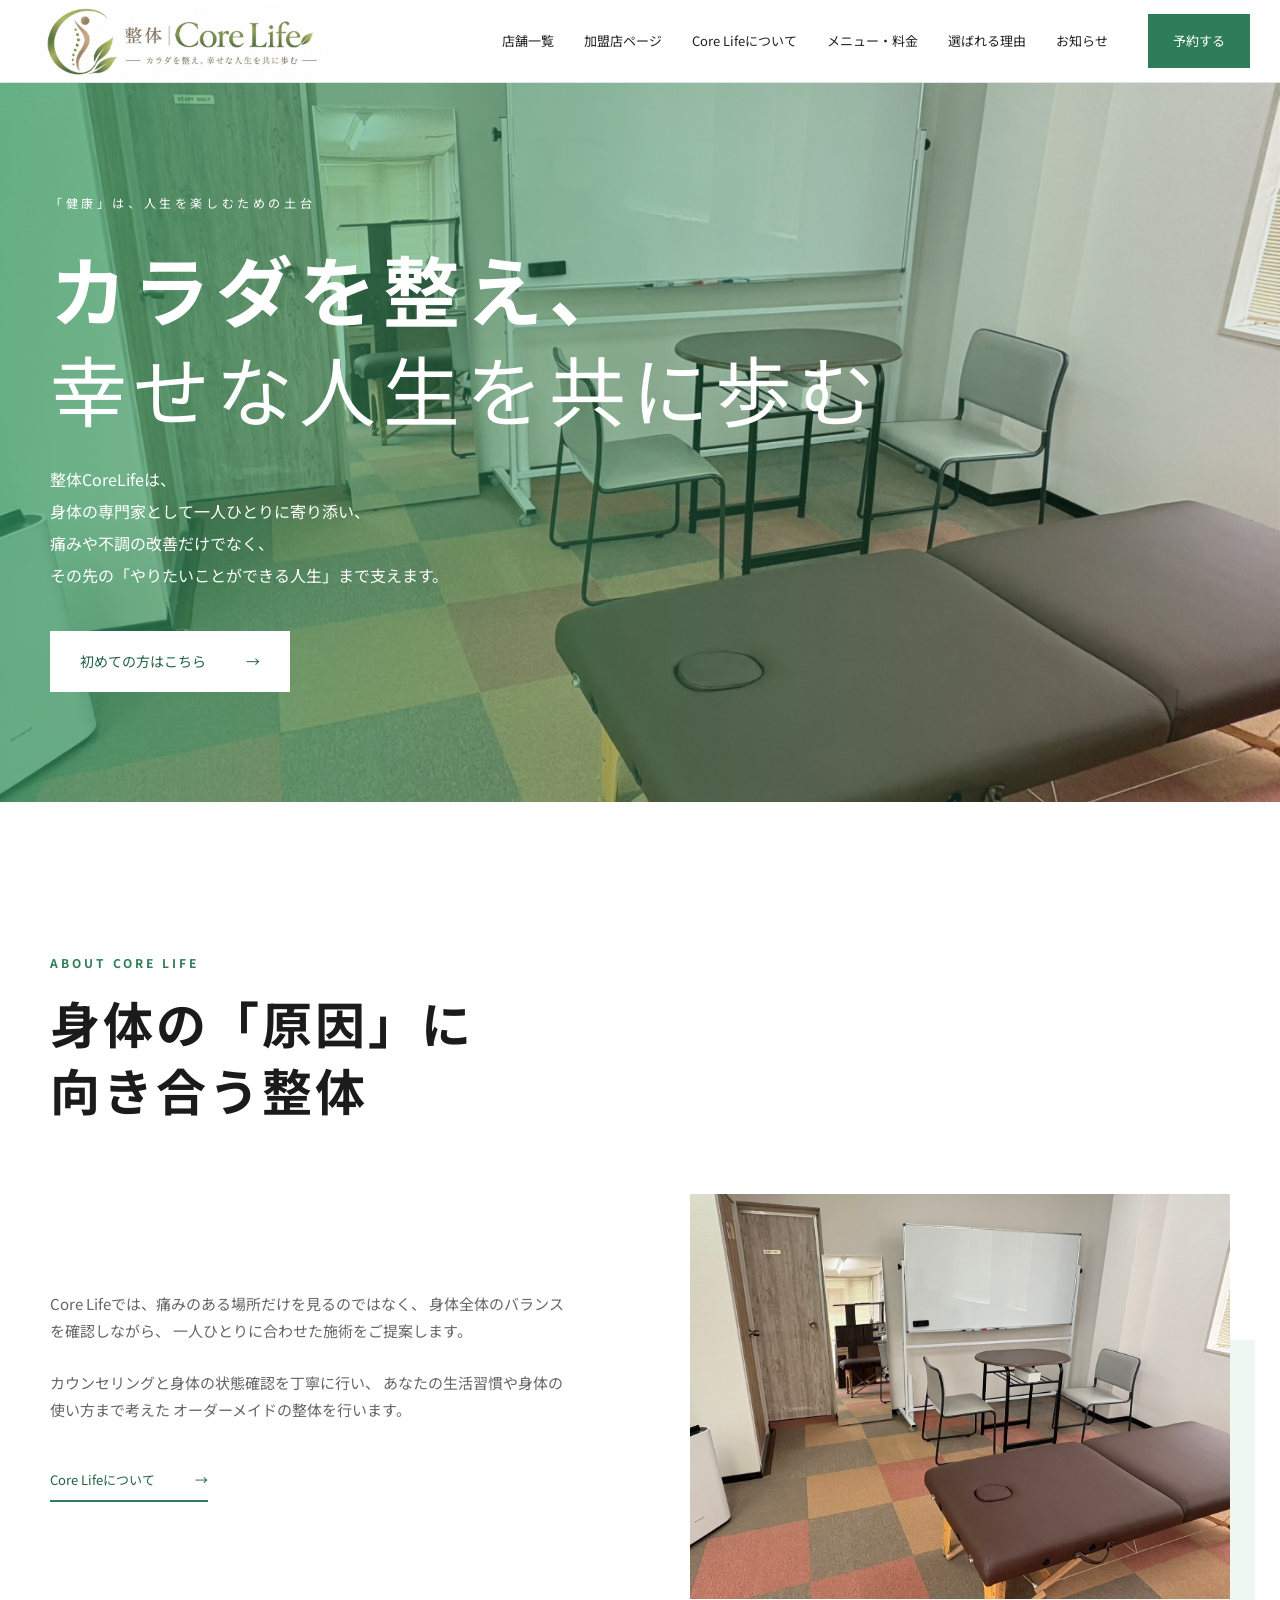
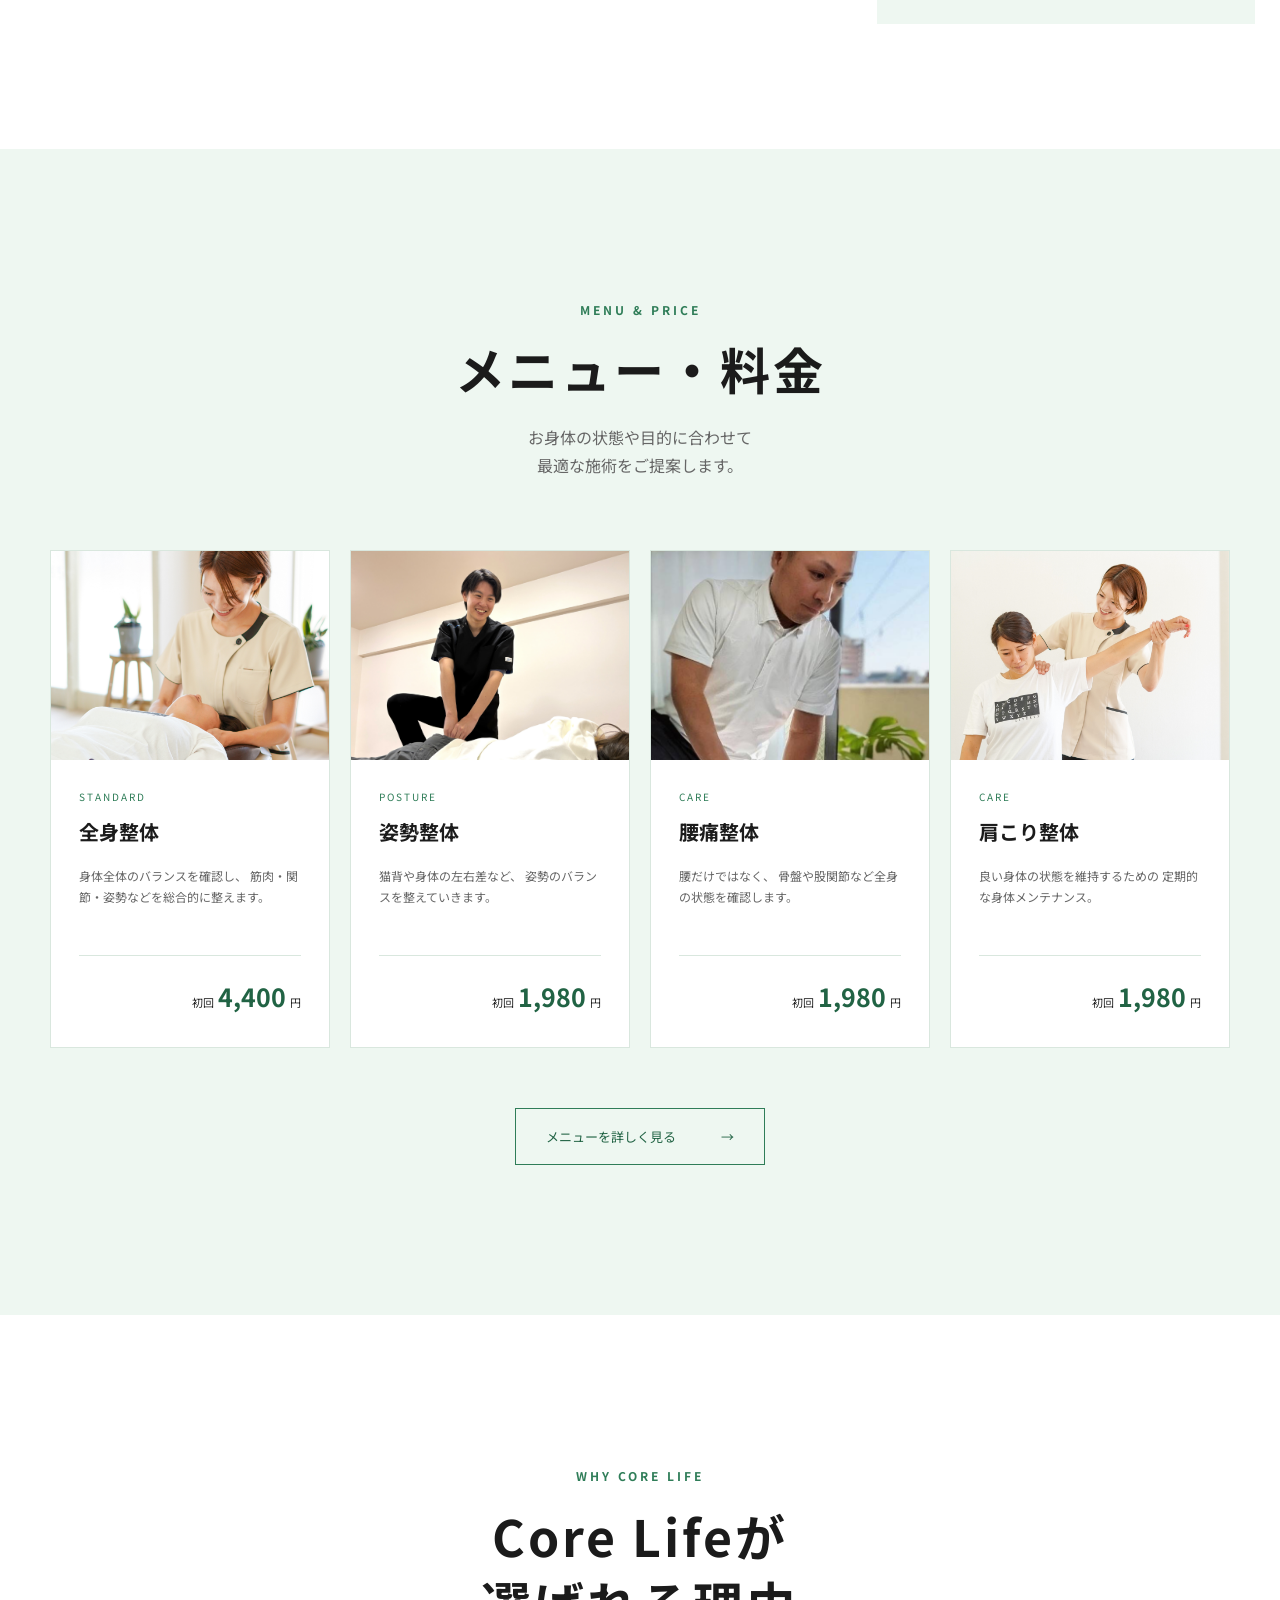
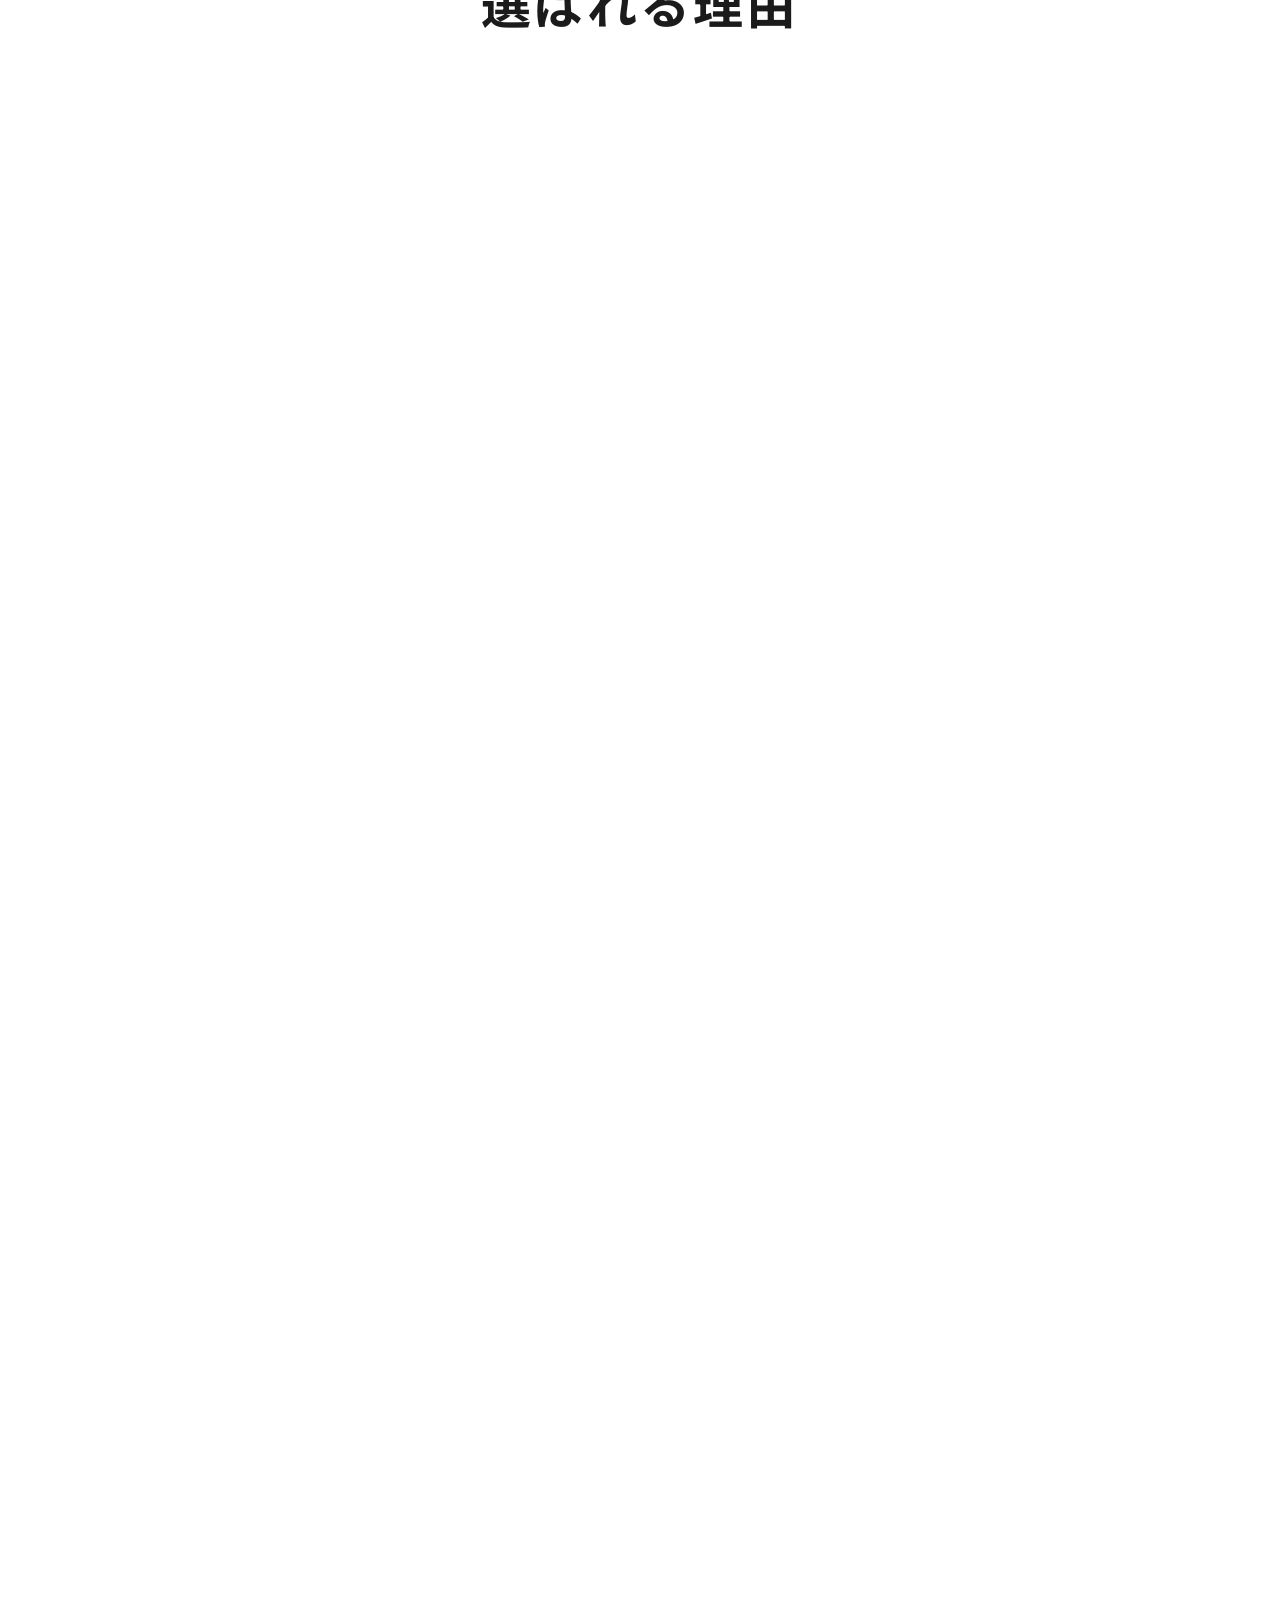
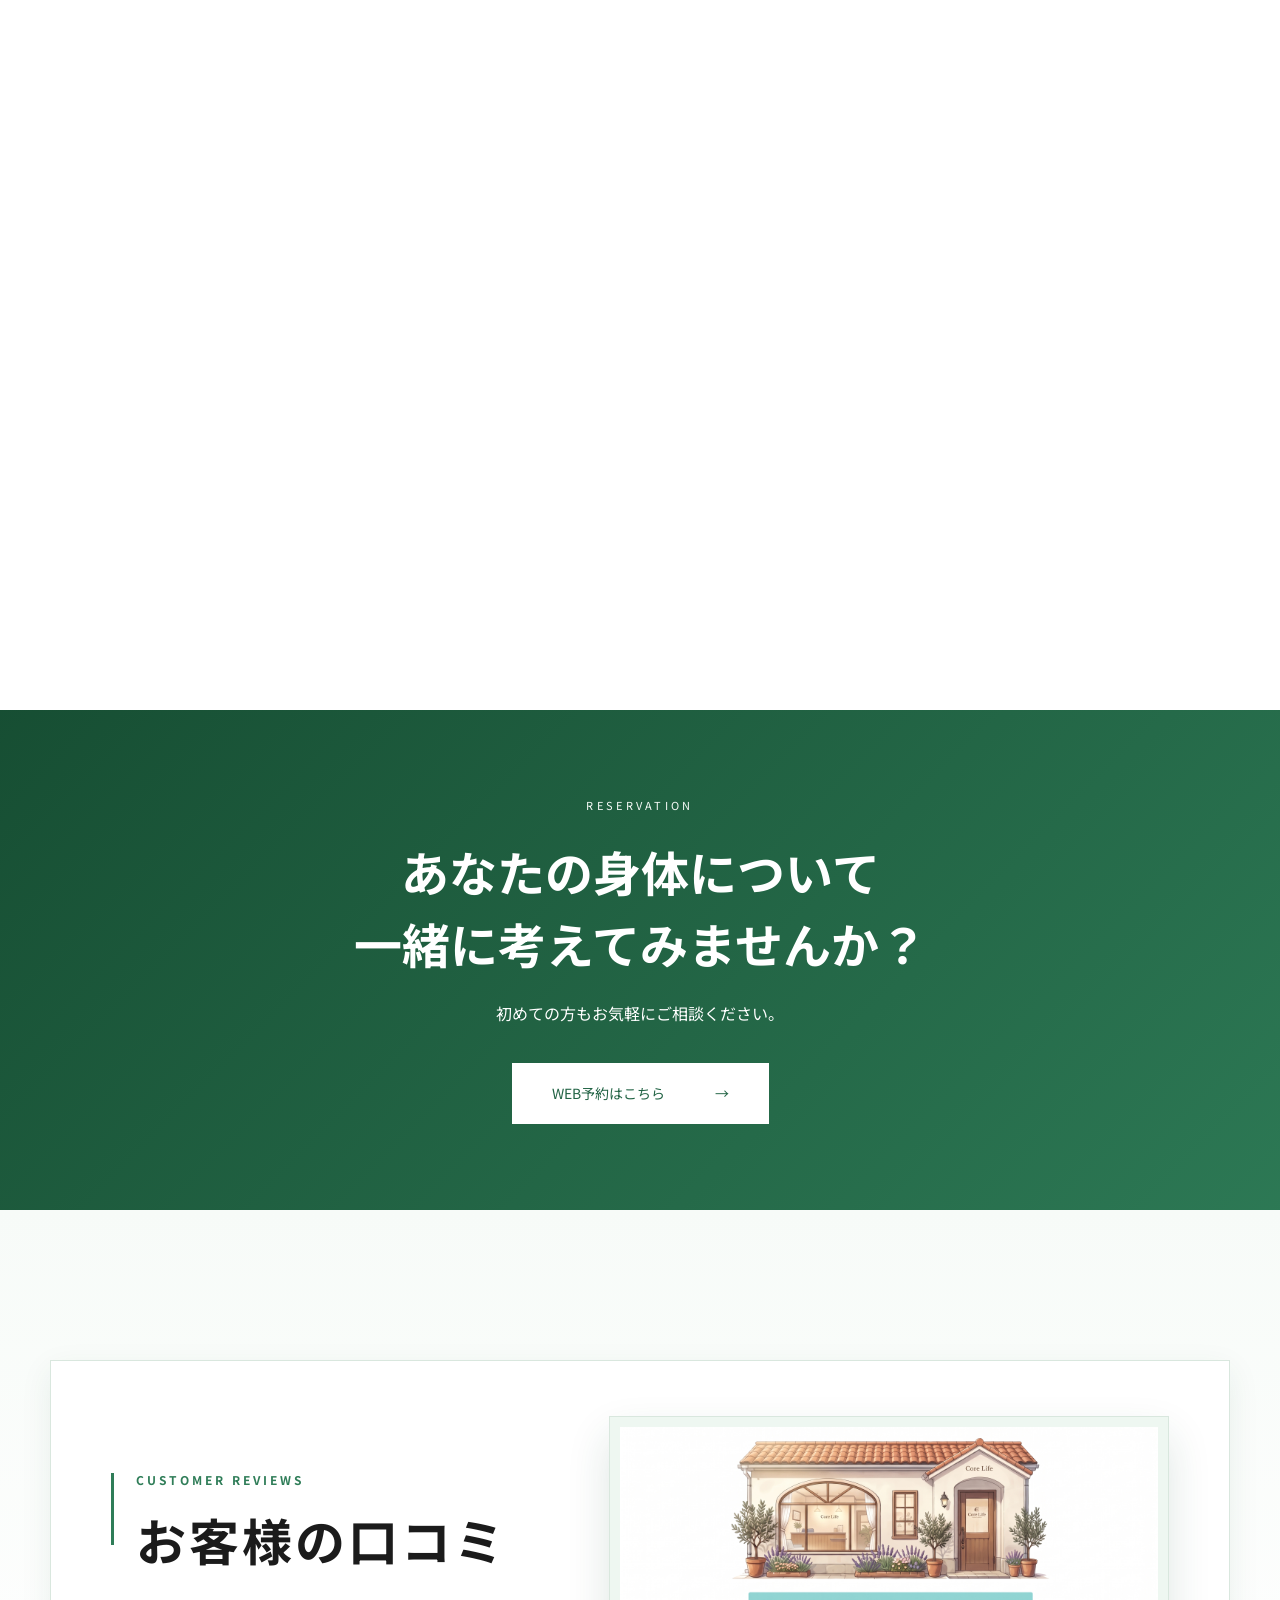
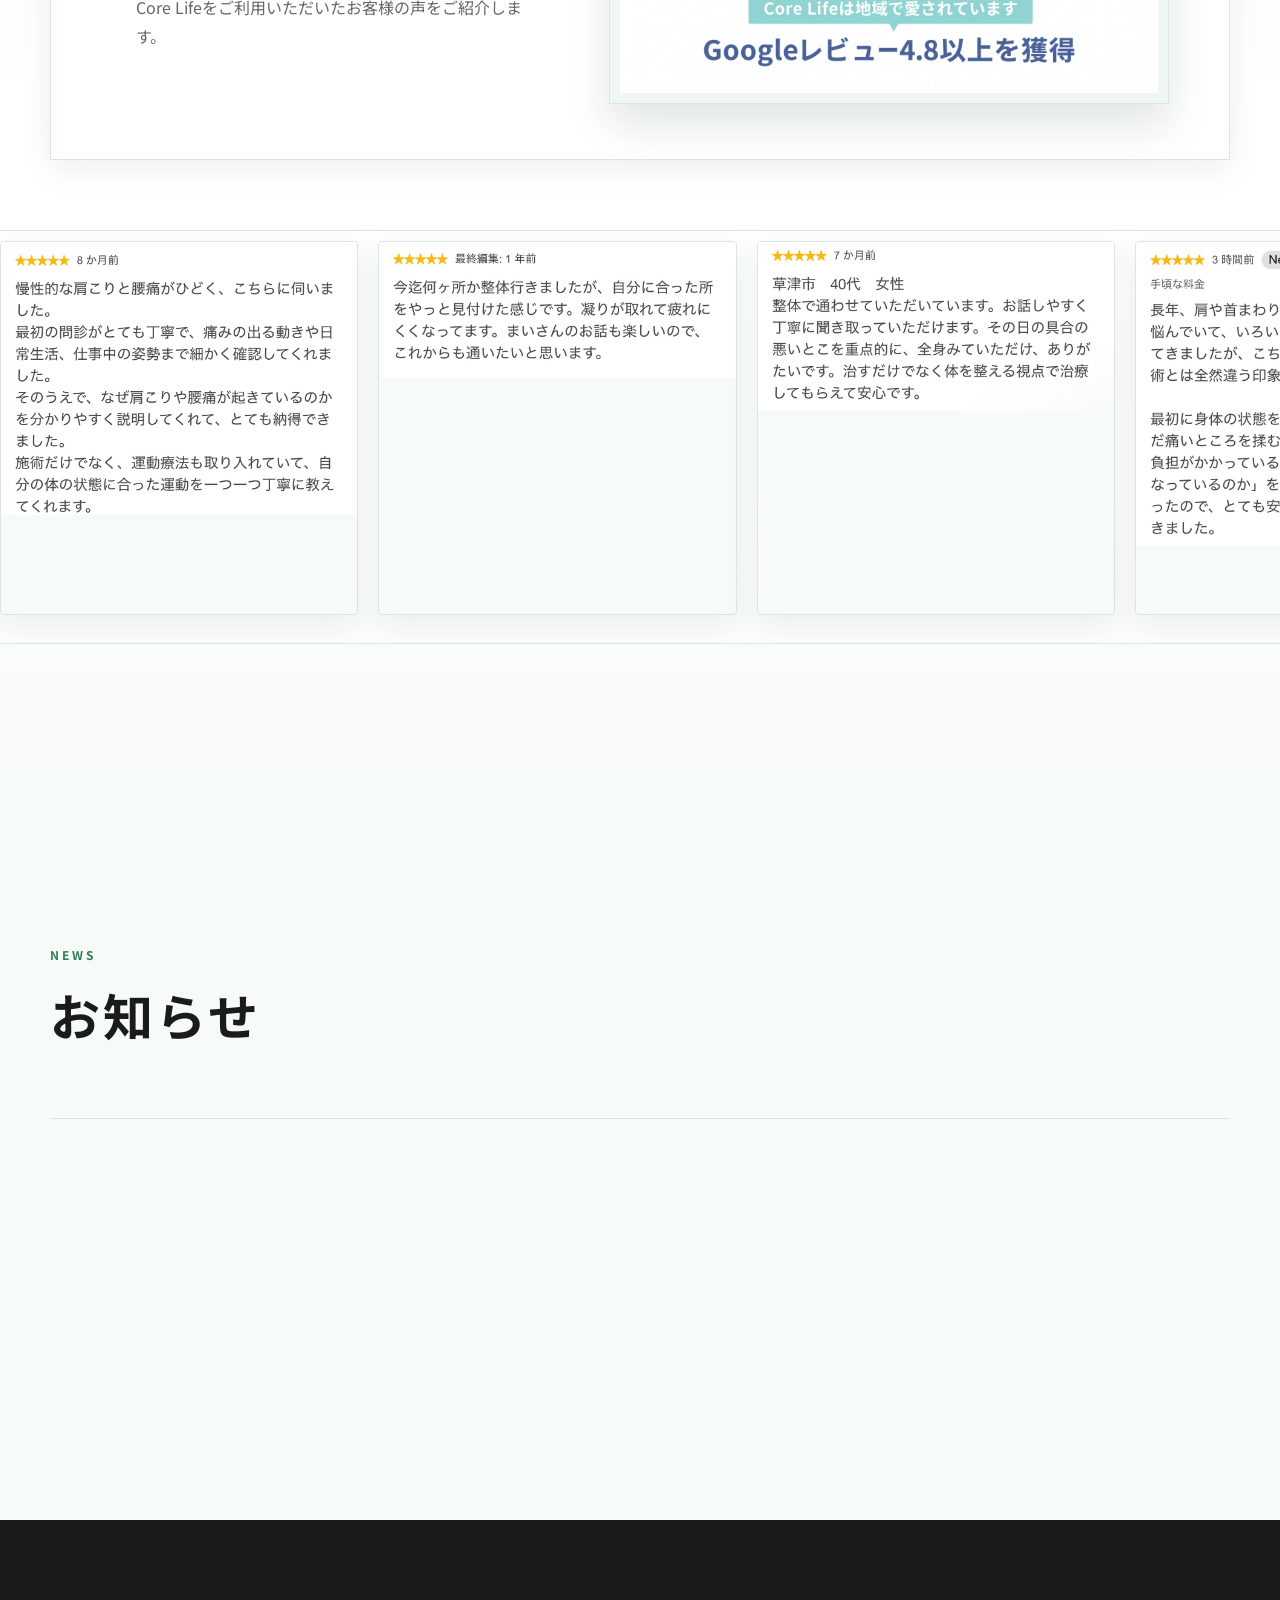
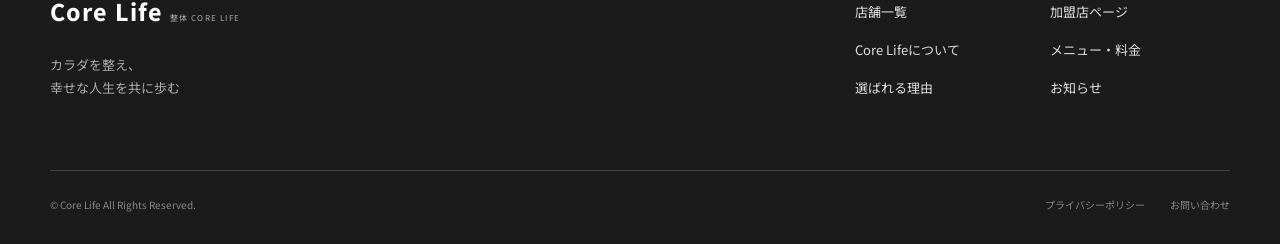
==== commit 34865bd5: "update ver1.0.1" ====
--- a/index.html
+++ b/index.html
@@ -38,6 +38,8 @@
 
             <a href="shops.html">店舗一覧</a>
 
+            <a href="fc.html">加盟店ページ</a>
+
             <a href="#about">Core Lifeについて</a>
 
             <a href="#menu">メニュー・料金</a>
@@ -71,6 +73,8 @@
     <nav>
 
         <a href="shops.html">店舗一覧</a>
+
+        <a href="fc.html">加盟店ページ</a>
 
         <a href="#about">Core Lifeについて</a>
 
@@ -852,6 +856,10 @@
                 <a href="shops.html">
                     店舗一覧
                 </a>
+
+                <a href="fc.html">
+                    加盟店ページ
+                </a>
                 
                 <a href="#about">
                     Core Lifeについて
@@ -916,6 +924,7 @@
 
 
 <script src="js/script.js"></script>
+<script src="js/site-settings.js"></script>
 
 </body>
 </html>
--- a/css/style.css
+++ b/css/style.css
@@ -1464,7 +1464,12 @@
         150px 0;
 
     background:
-        var(--color-white);
+        linear-gradient(
+            180deg,
+            var(--color-base-light) 0%,
+            var(--color-white) 48%,
+            var(--color-base-light) 100%
+        );
 
     overflow:
         hidden;
@@ -1489,6 +1494,22 @@
     gap:
         60px;
 
+    position:
+        relative;
+
+    padding:
+        55px 60px;
+
+    background:
+        var(--color-white);
+
+    border:
+        1px solid
+        var(--color-border);
+
+    box-shadow:
+        var(--shadow-light);
+
     margin-bottom:
         70px;
 }
@@ -1498,6 +1519,40 @@
 
     flex:
         1 1 0;
+
+    position:
+        relative;
+
+    padding-left:
+        25px;
+
+    text-align:
+        left;
+}
+
+
+.reviews-intro .section-heading::before {
+
+    content:
+        "";
+
+    position:
+        absolute;
+
+    top:
+        4px;
+
+    left:
+        0;
+
+    width:
+        3px;
+
+    height:
+        72px;
+
+    background:
+        var(--color-green);
 }
 
 
@@ -1515,12 +1570,58 @@
     max-height:
         360px;
 
+    padding:
+        10px;
+
+    background:
+        var(--color-base);
+
+    border:
+        1px solid
+        var(--color-border);
+
+    box-shadow:
+        var(--shadow-hover);
+
     object-fit:
         contain;
+
+    object-position:
+        center;
+
+    transition:
+        transform 0.4s ease;
+}
+
+
+.reviews-main-image:hover {
+
+    transform:
+        translateY(-4px);
 }
 
 
 .reviews-slider {
+
+    position:
+        relative;
+
+    padding-top:
+        10px;
+
+    padding-bottom:
+        28px;
+
+    border-top:
+        1px solid
+        var(--color-border);
+
+    border-bottom:
+        1px solid
+        var(--color-border);
+
+    background:
+        rgba(255,255,255,0.55);
 
     display:
         flex;
@@ -1528,8 +1629,11 @@
     gap:
         20px;
 
-    padding:
-        0 max(40px, calc((100vw - 1180px) / 2));
+    padding-left:
+        max(40px, calc((100vw - 1180px) / 2));
+
+    padding-right:
+        max(40px, calc((100vw - 1180px) / 2));
 
     overflow-x:
         auto;
@@ -1585,6 +1689,9 @@
         1px solid
         var(--color-border);
 
+    border-radius:
+        4px;
+
     background:
         var(--color-base-light);
 
@@ -1593,6 +1700,20 @@
 
     overflow:
         hidden;
+
+    transition:
+        transform 0.3s ease,
+        box-shadow 0.3s ease;
+}
+
+
+.review-card:hover {
+
+    transform:
+        translateY(-4px);
+
+    box-shadow:
+        var(--shadow-hover);
 }
 
 
@@ -2130,6 +2251,9 @@
         gap:
             35px;
 
+        padding:
+            35px 24px;
+
         margin-bottom:
             50px;
     }
@@ -2139,6 +2263,9 @@
 
         margin-bottom:
             0;
+
+        padding-left:
+            18px;
     }
 
 
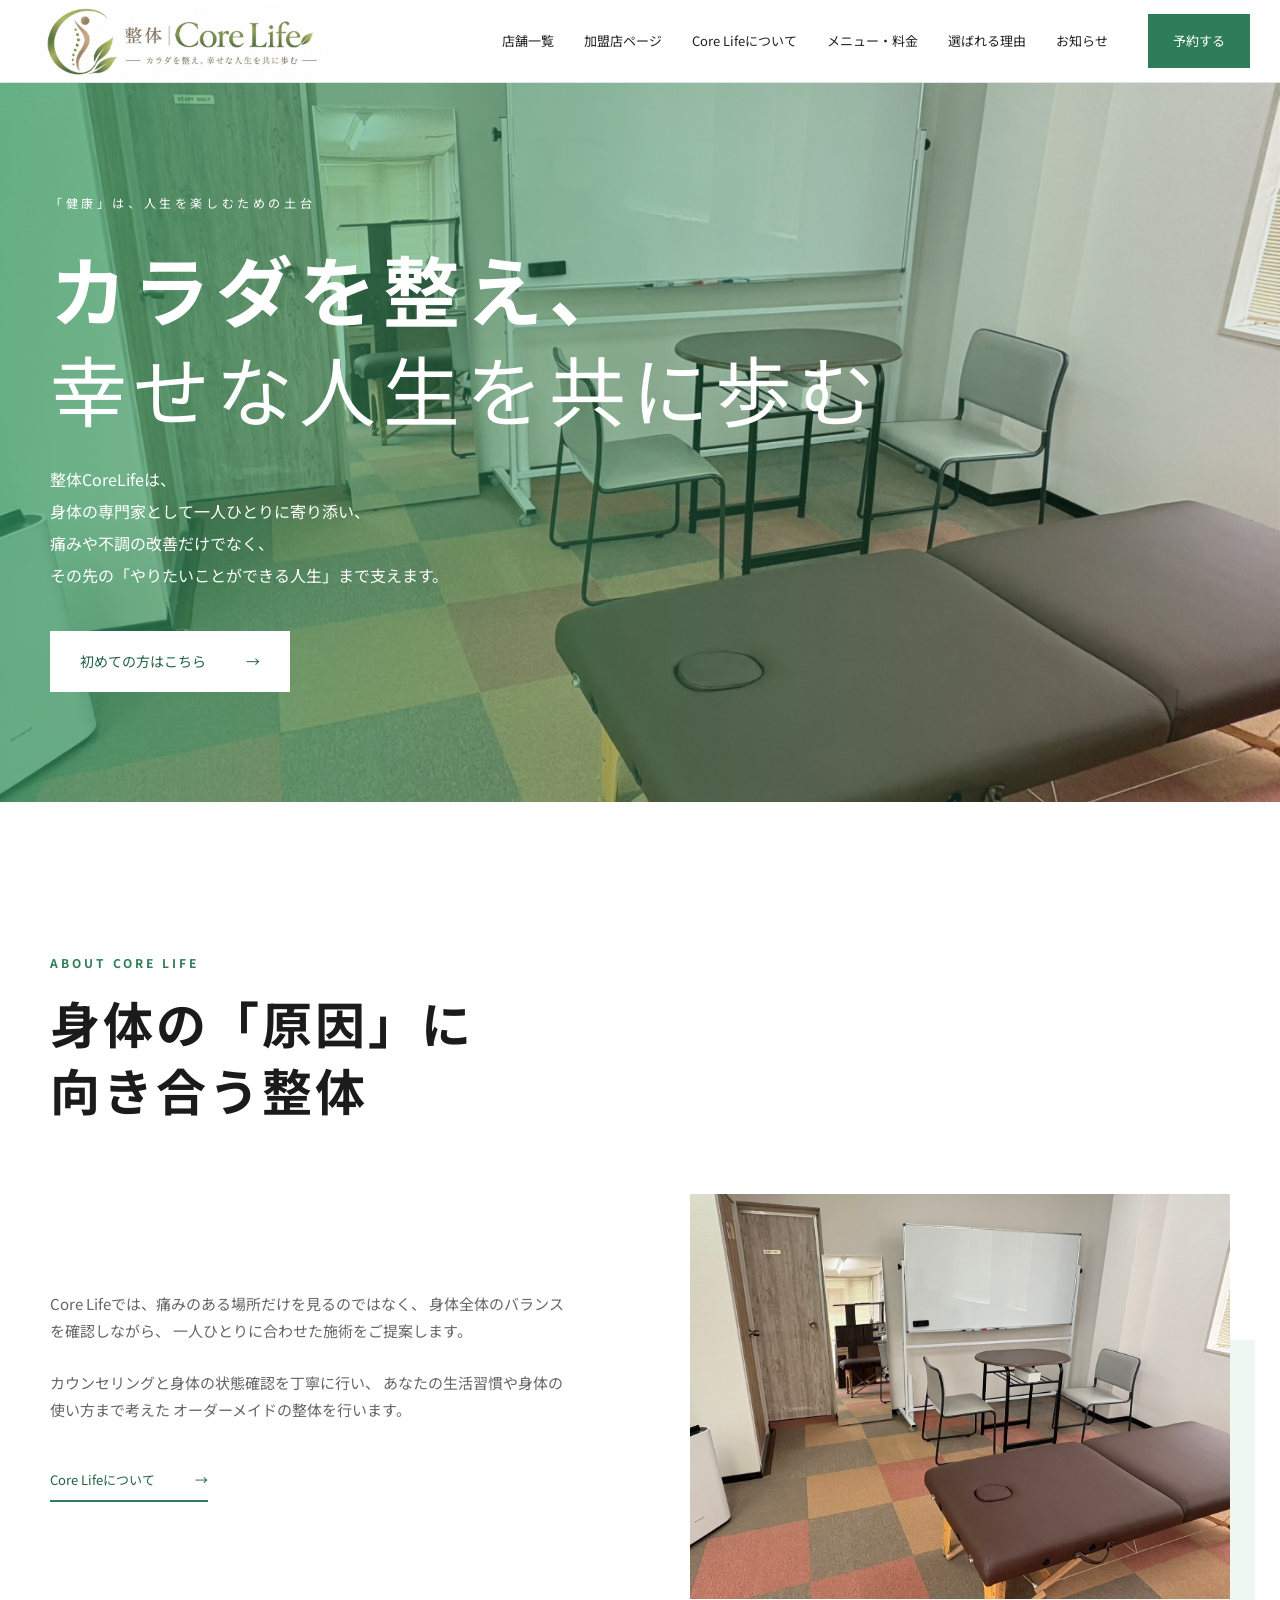
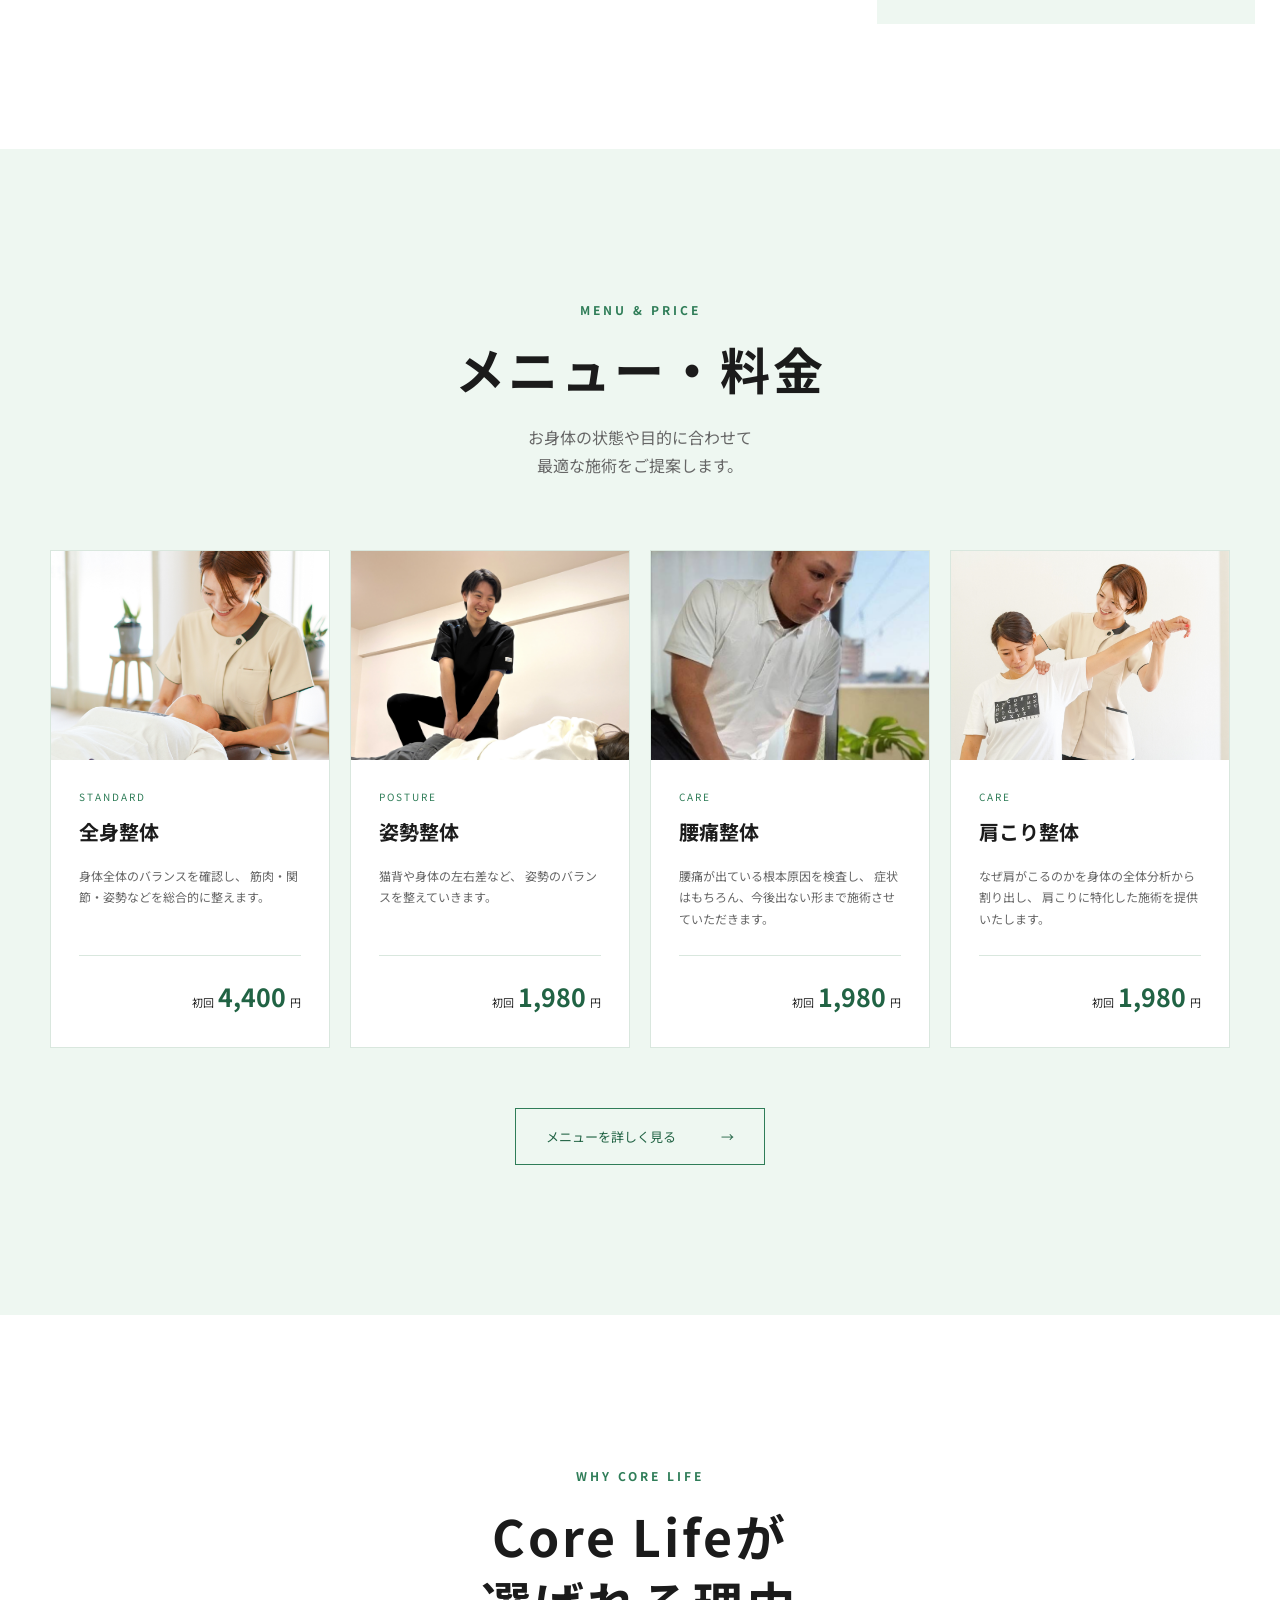
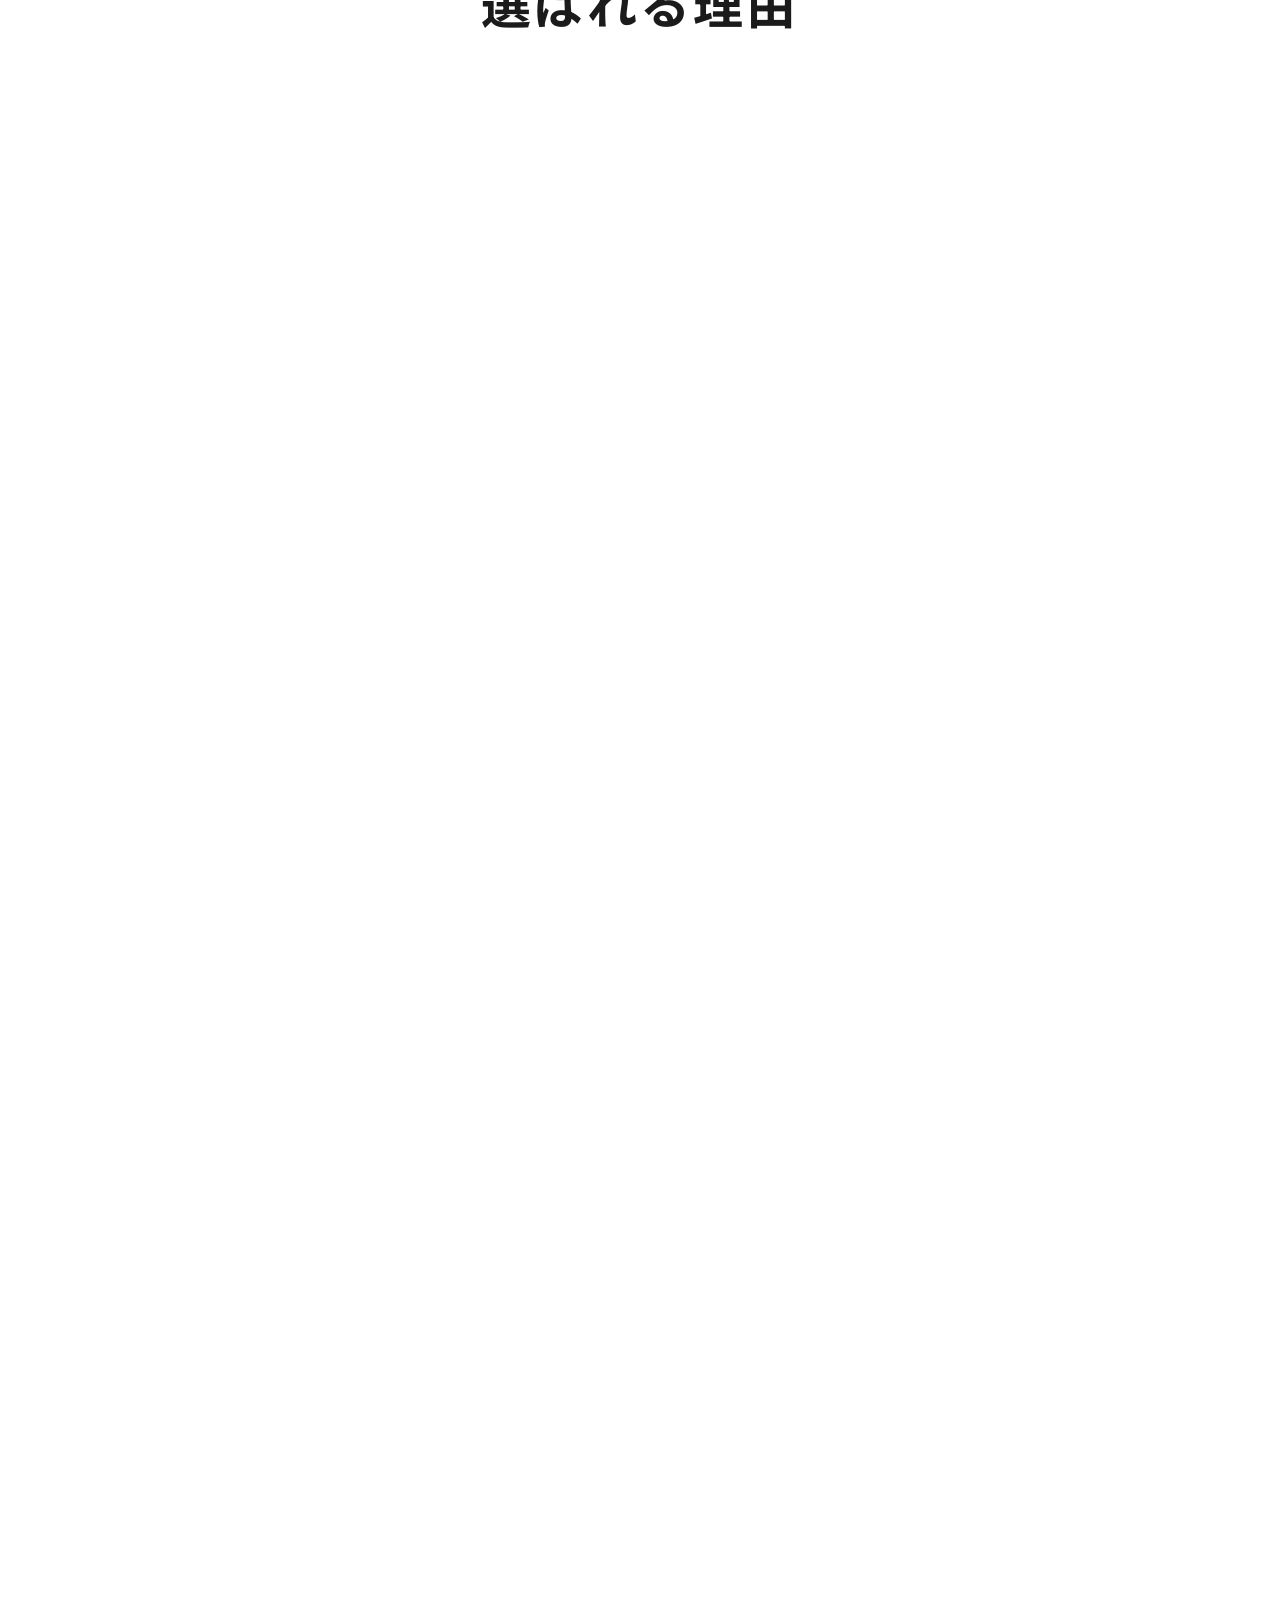
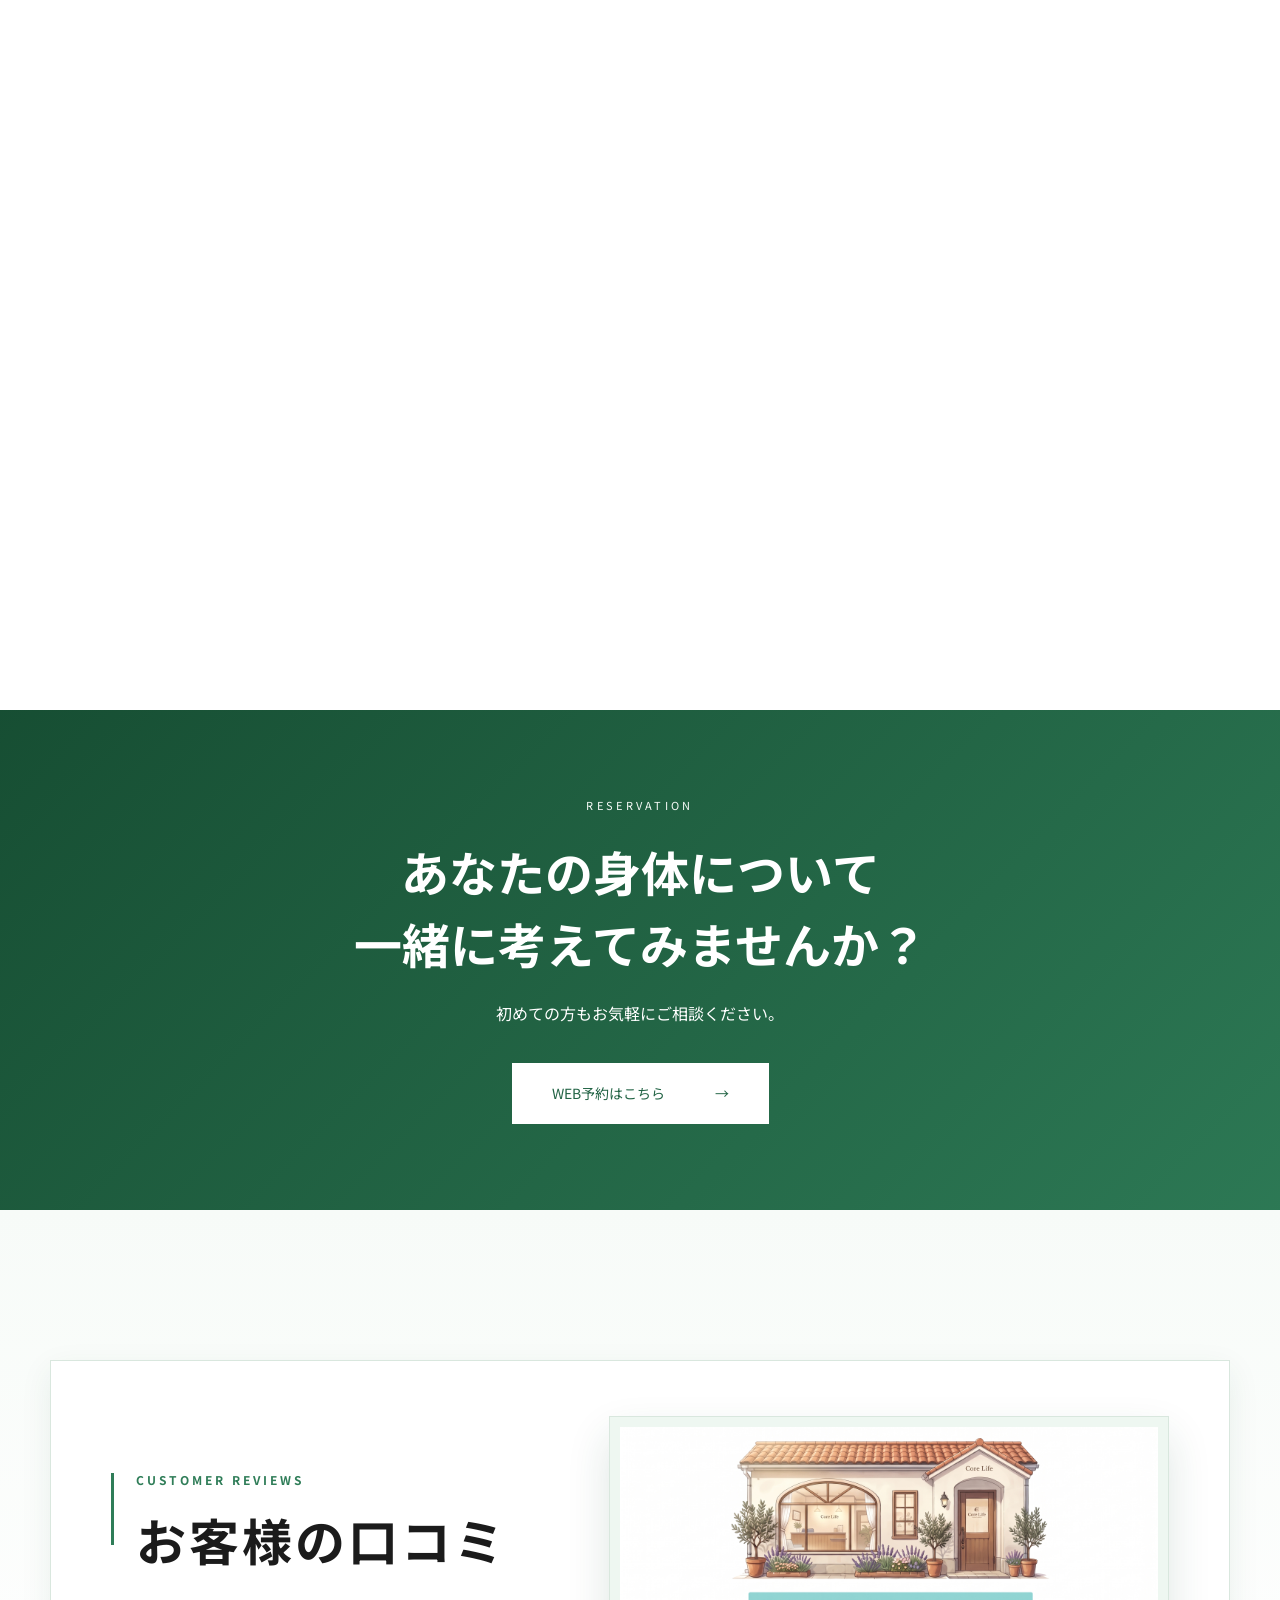
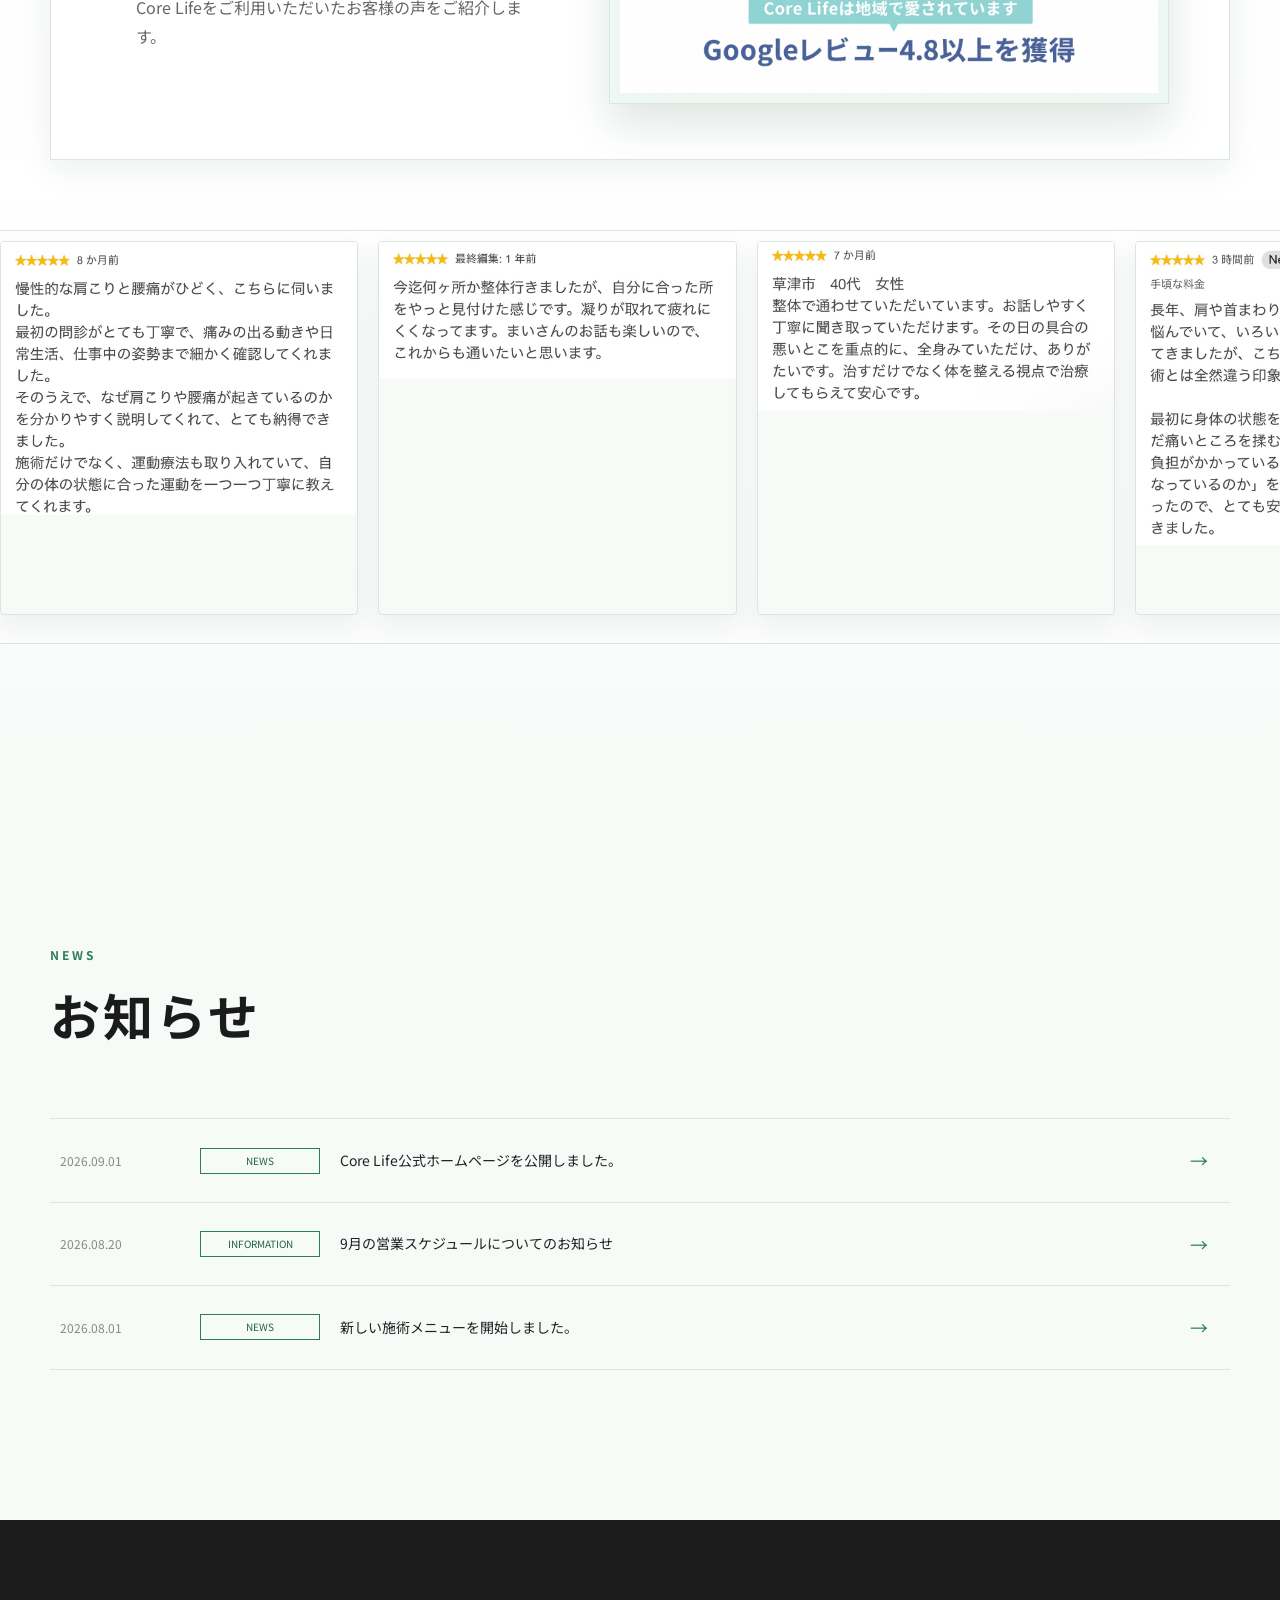
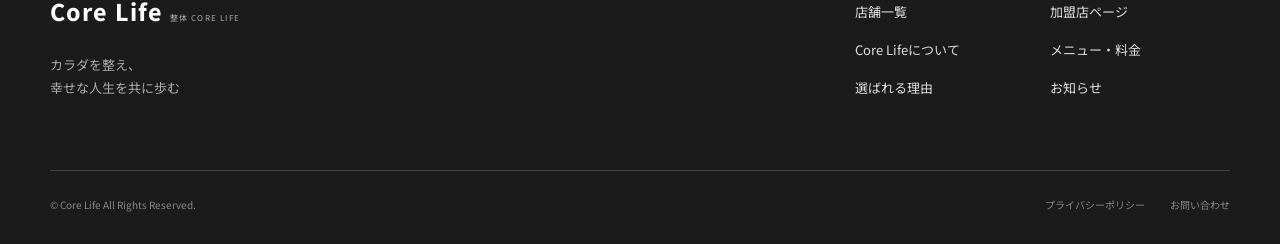
==== commit 2626ca17: "update ver1.0.2 - add menu & price" ====
--- a/index.html
+++ b/index.html
@@ -42,7 +42,7 @@
 
             <a href="#about">Core Lifeについて</a>
 
-            <a href="#menu">メニュー・料金</a>
+            <a href="menu.html">メニュー・料金</a>
 
             <a href="#point">選ばれる理由</a>
 
@@ -78,7 +78,7 @@
 
         <a href="#about">Core Lifeについて</a>
 
-        <a href="#menu">メニュー・料金</a>
+        <a href="menu.html">メニュー・料金</a>
 
         <a href="#point">選ばれる理由</a>
 
@@ -306,8 +306,8 @@
                     </h3>
 
                     <p class="menu-description">
-                        腰だけではなく、
-                        骨盤や股関節など全身の状態を確認します。
+                        腰痛が出ている根本原因を検査し、
+                        症状はもちろん、今後出ない形まで施術させていただきます。
                     </p>
 
                     <div class="price">
@@ -341,8 +341,8 @@
                     </h3>
 
                     <p class="menu-description">
-                        良い身体の状態を維持するための
-                        定期的な身体メンテナンス。
+                        なぜ肩がこるのかを身体の全体分析から割り出し、
+                        肩こりに特化した施術を提供いたします。
                     </p>
 
                     <div class="price">
@@ -360,7 +360,7 @@
 
         <div class="center-button">
 
-            <a href="#reserve" class="outline-button">
+            <a href="menu.html" class="outline-button">
                 メニューを詳しく見る
                 <span>→</span>
             </a>
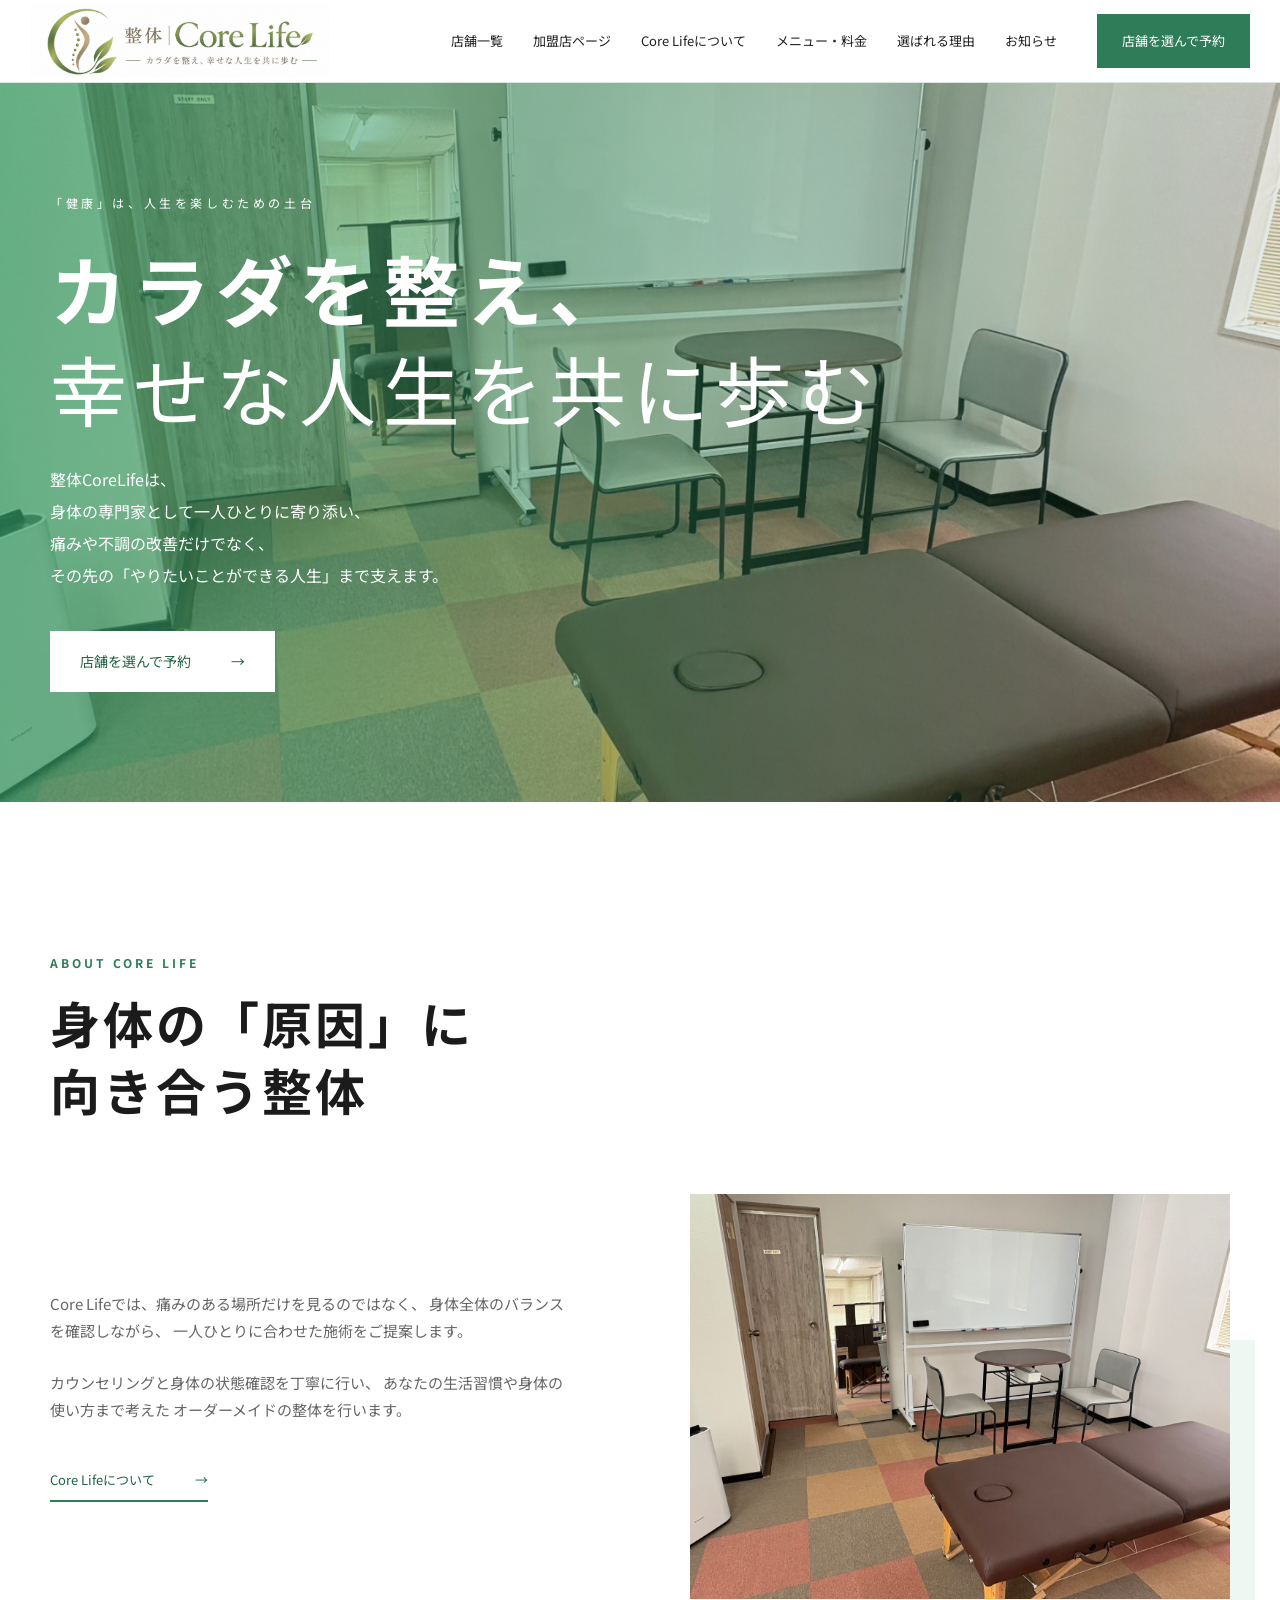
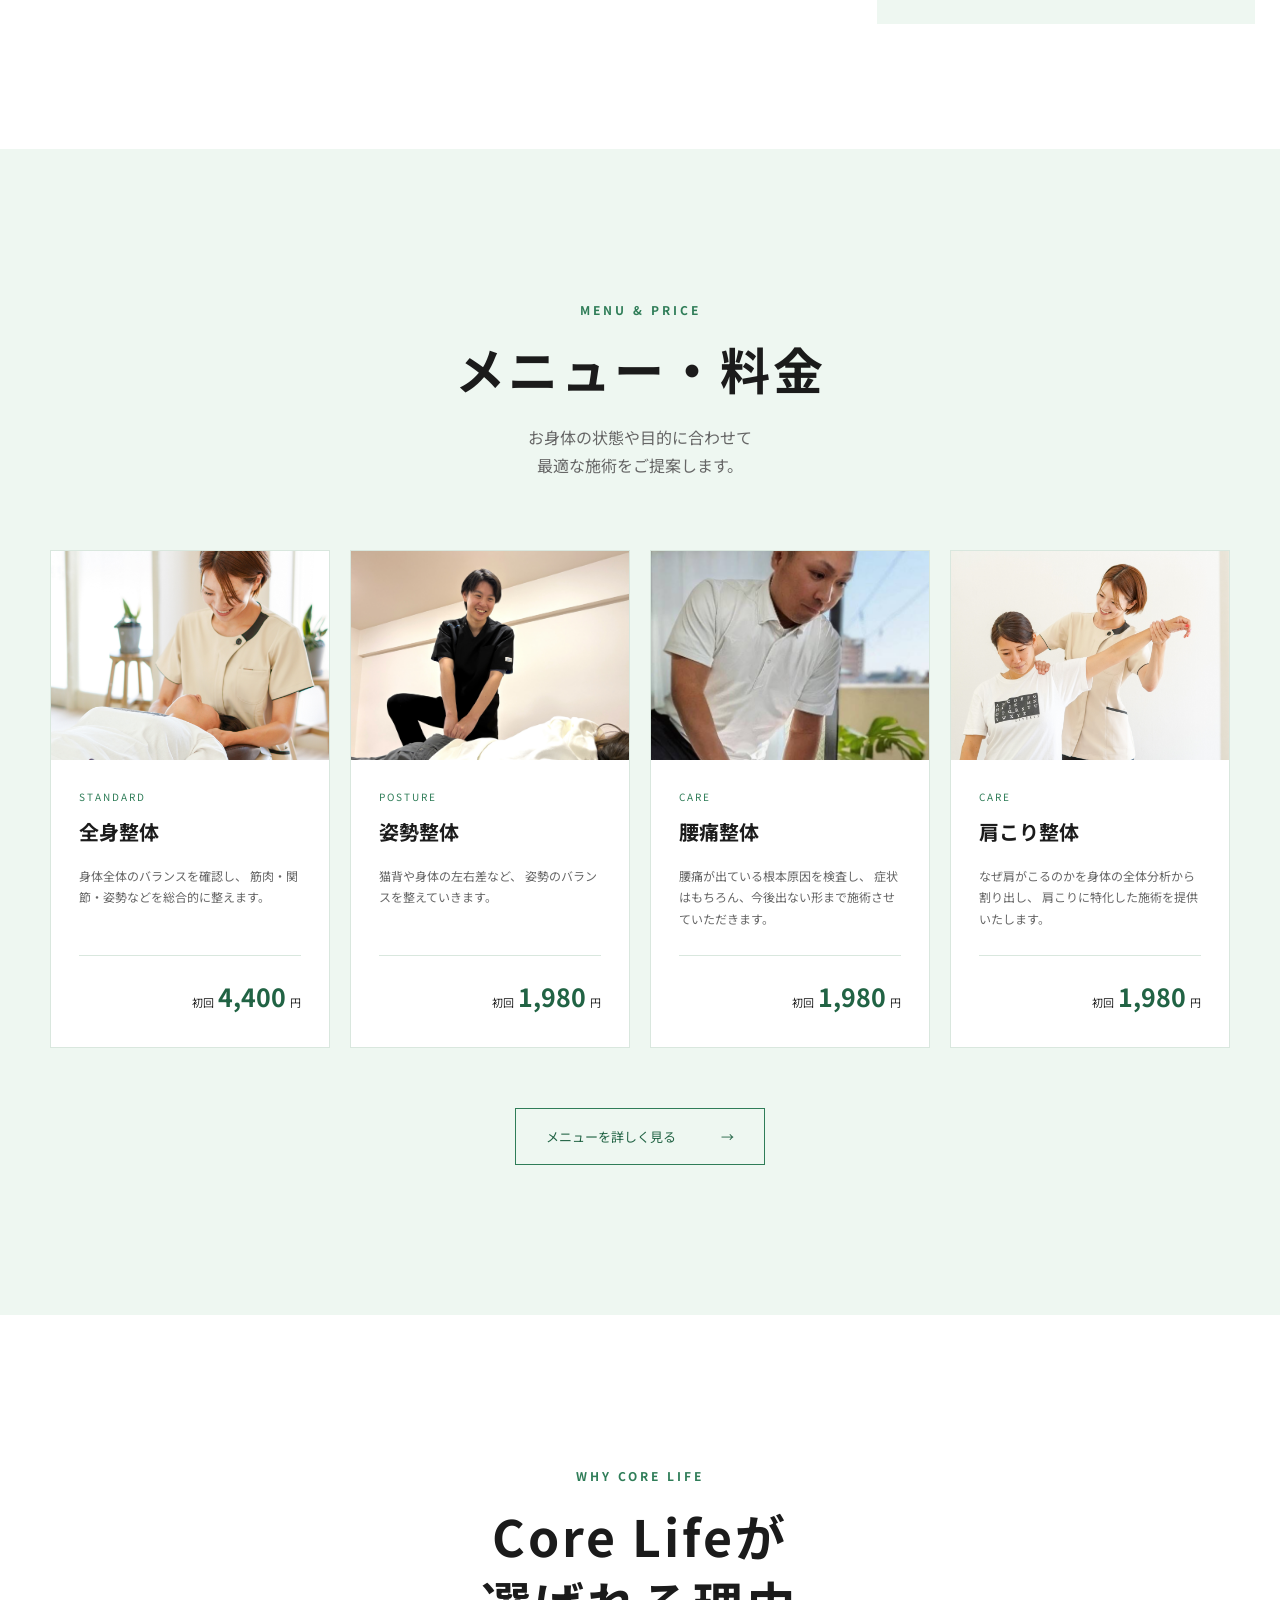
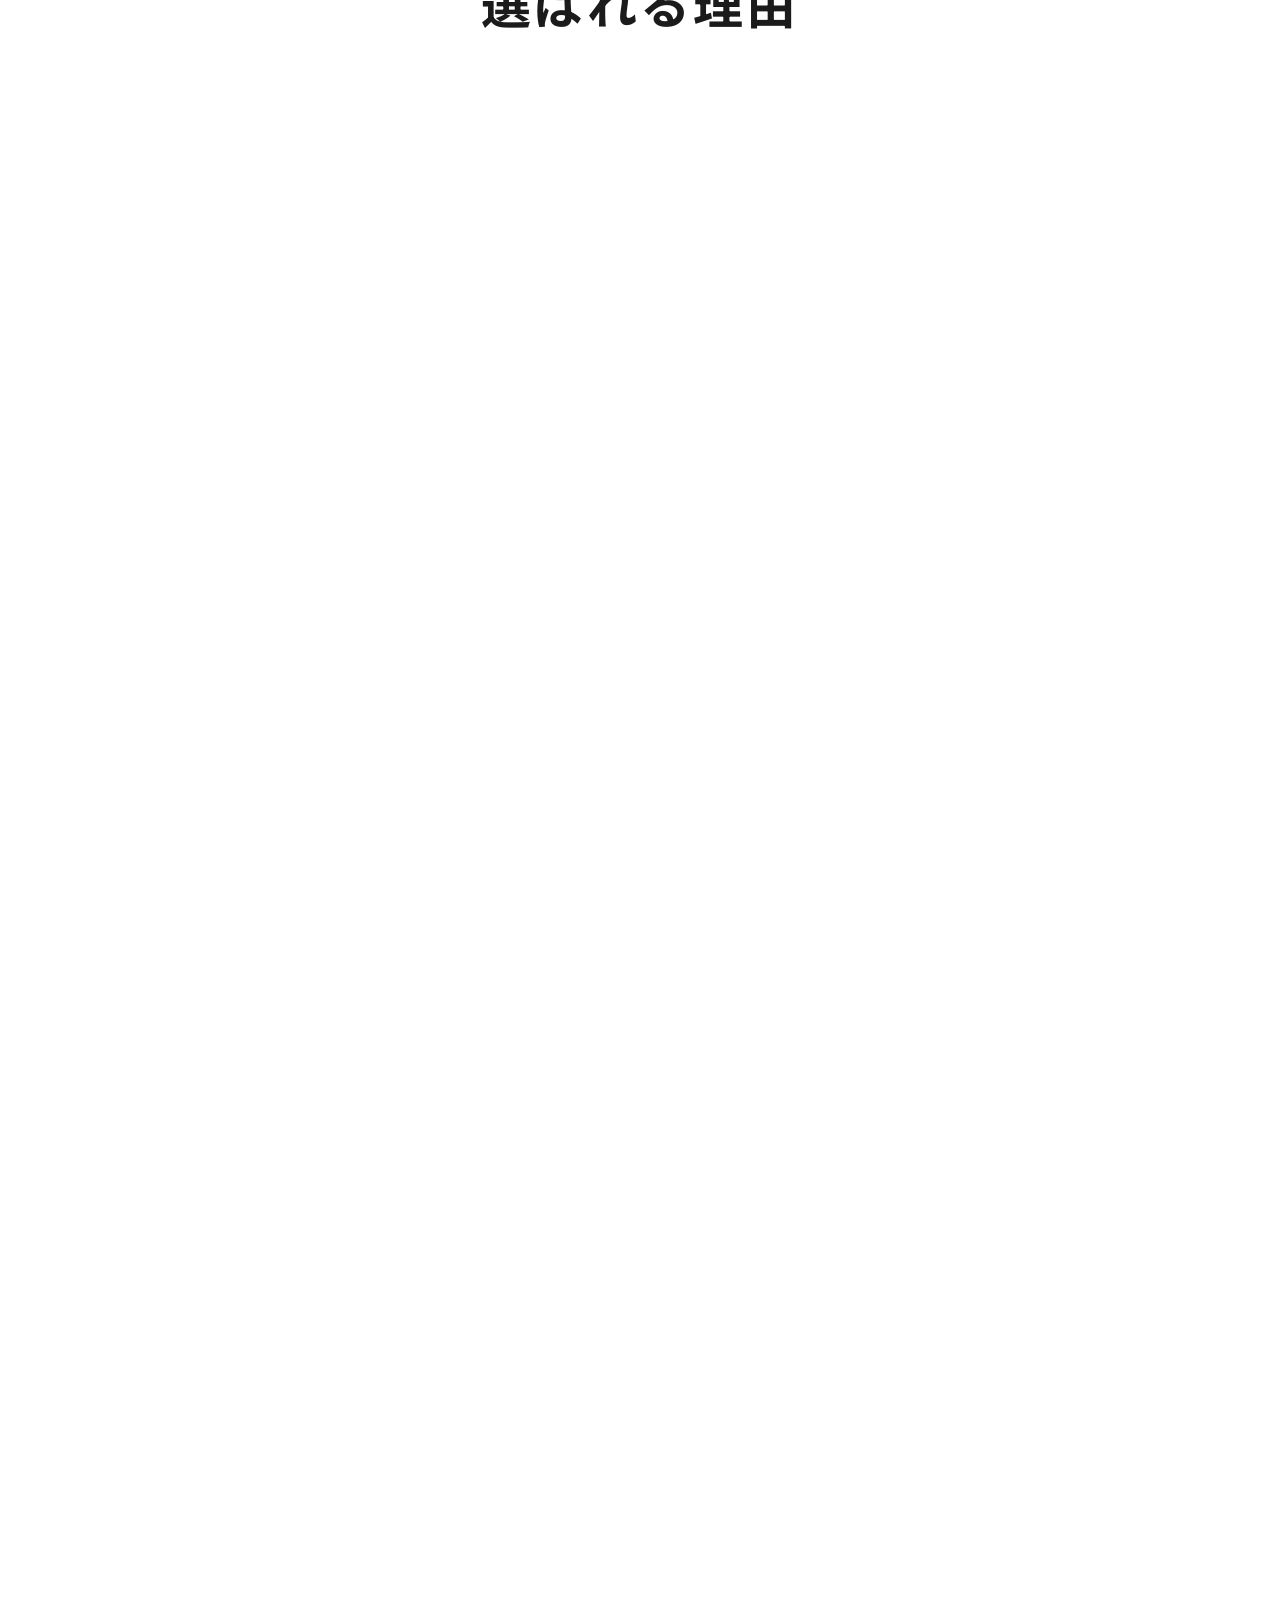
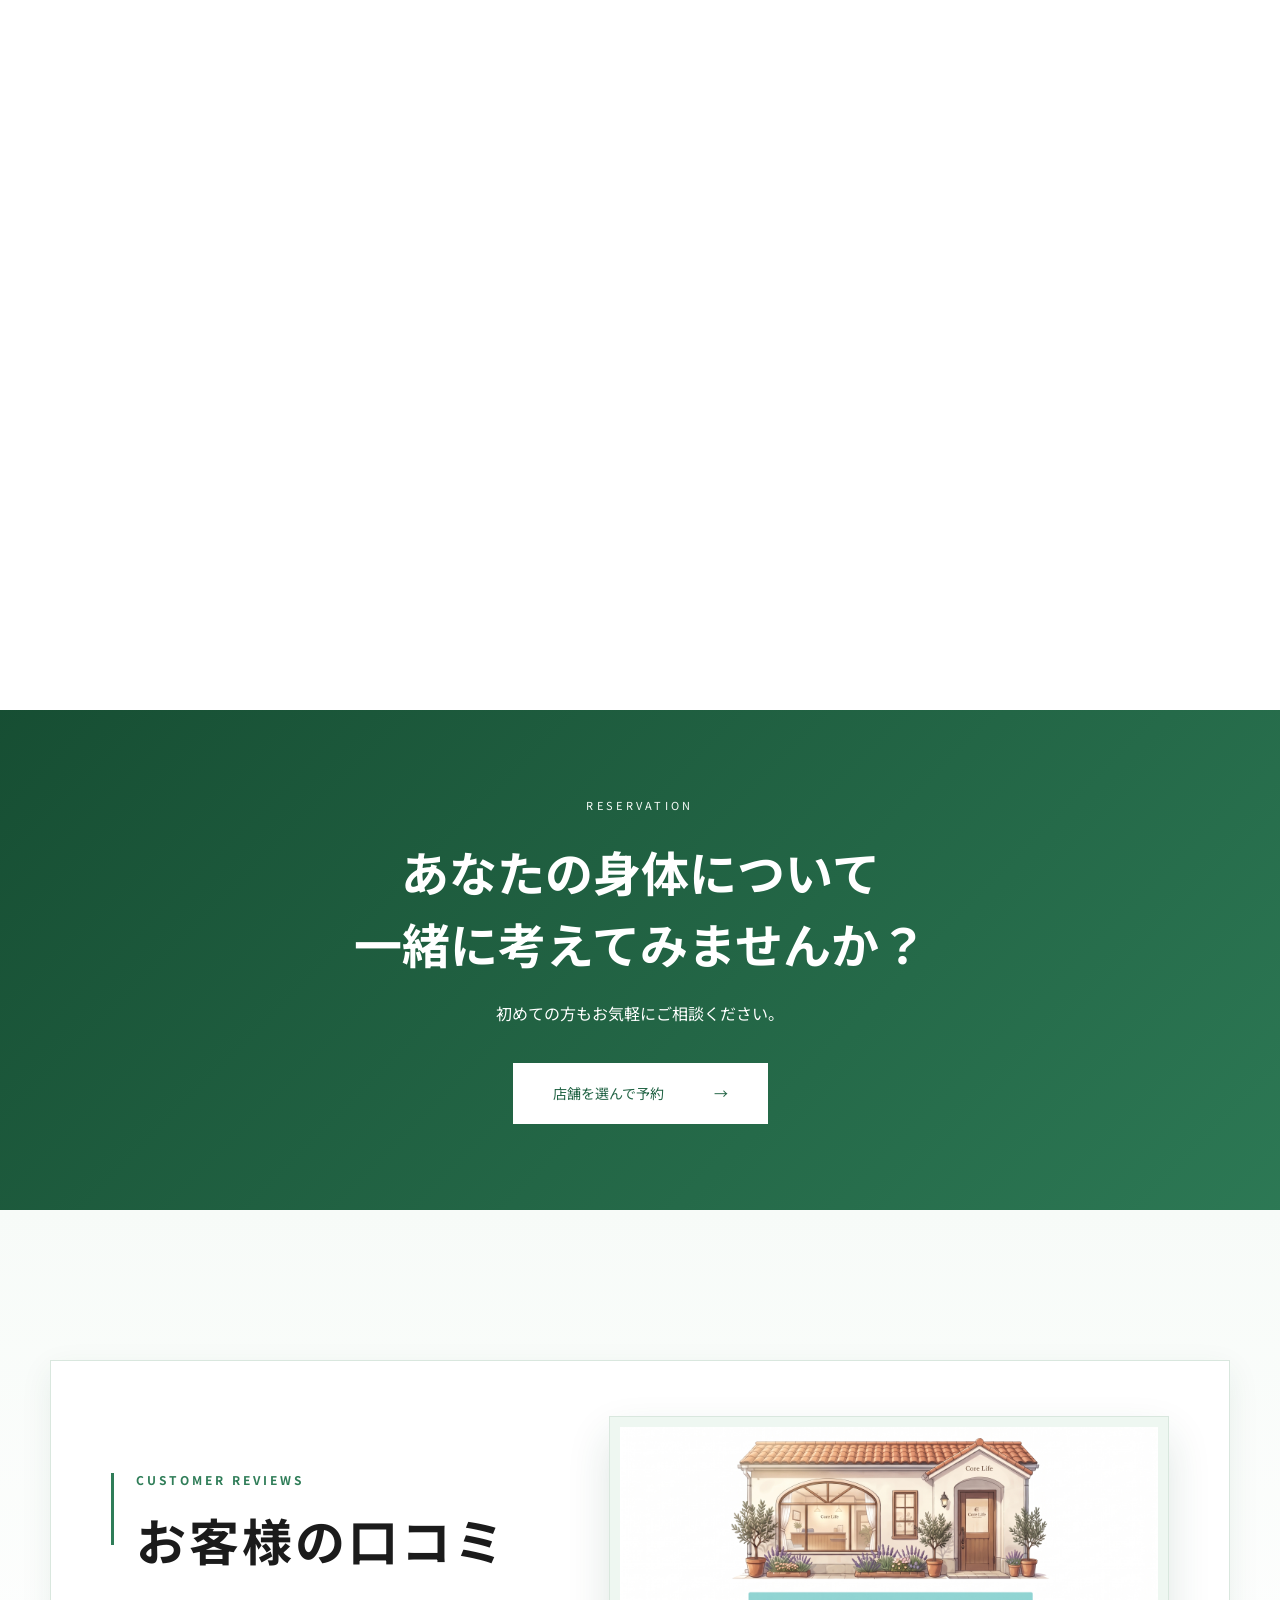
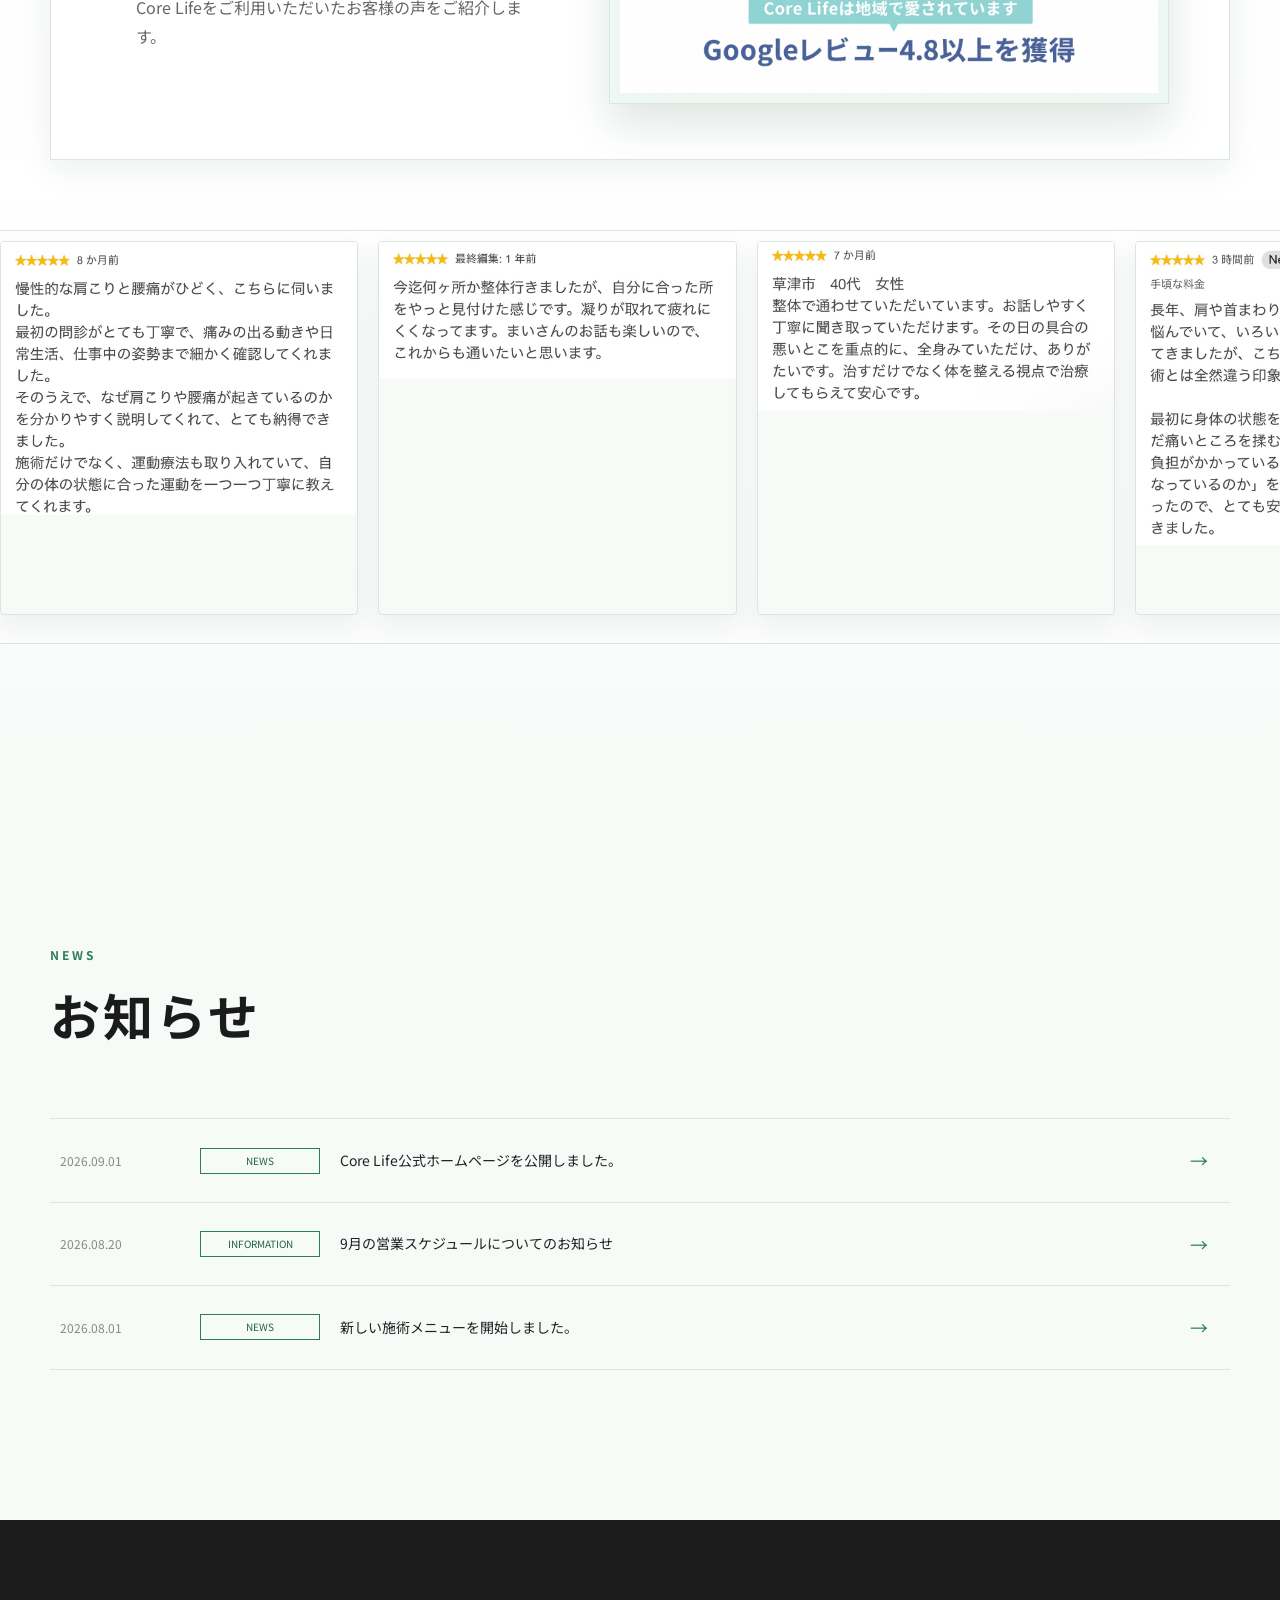
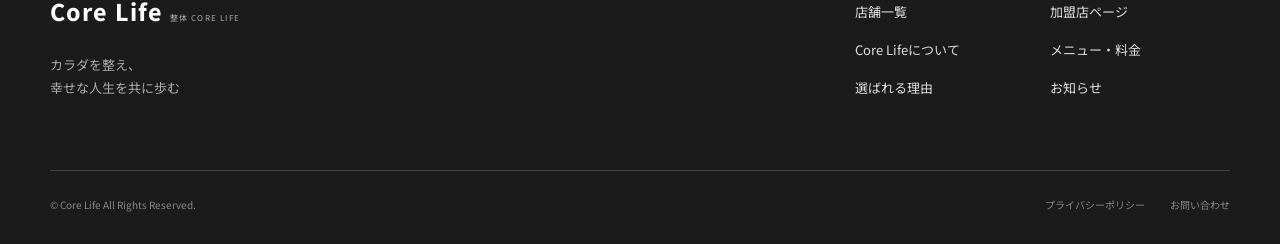
==== commit ed102c79: "update ver1.1.0 - create fcpage" ====
--- a/index.html
+++ b/index.html
@@ -50,8 +50,8 @@
 
         </nav>
 
-        <a href="#reserve" class="header-reserve">
-            予約する
+        <a href="shops.html" class="header-reserve">
+            店舗を選んで予約
         </a>
 
         <button class="menu-button" id="menuButton">
@@ -84,8 +84,8 @@
 
         <a href="#news">お知らせ</a>
 
-        <a href="#reserve" class="mobile-reserve">
-            ご予約はこちら
+        <a href="shops.html" class="mobile-reserve">
+            店舗を選んで予約
         </a>
 
     </nav>
@@ -122,8 +122,8 @@
             その先の「やりたいことができる人生」まで支えます。
         </p>
 
-        <a href="#reserve" class="hero-button">
-            初めての方はこちら
+        <a href="shops.html" class="hero-button">
+            店舗を選んで予約
             <span>→</span>
         </a>
 
@@ -591,8 +591,8 @@
             初めての方もお気軽にご相談ください。
         </p>
 
-        <a href="#" class="reservation-button">
-            WEB予約はこちら
+        <a href="shops.html" class="reservation-button">
+            店舗を選んで予約
             <span>→</span>
         </a>
 
